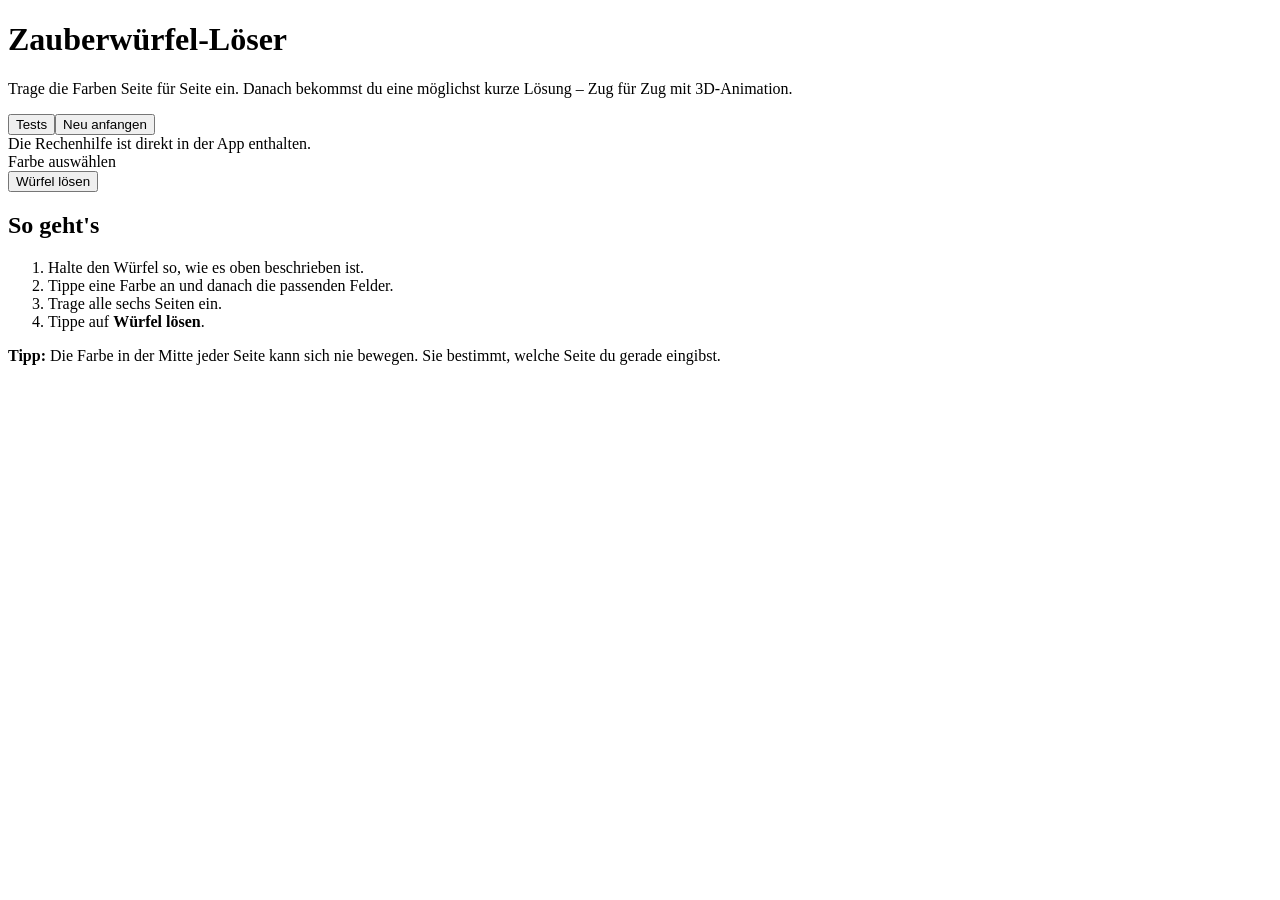
==== index.html @ f57dde2b "Add web app shell" ====
<!doctype html><html lang="de"><head><meta charset="utf-8"><meta name="viewport" content="width=device-width,initial-scale=1,viewport-fit=cover"><meta name="theme-color" content="#f5f7fb"><meta name="apple-mobile-web-app-capable" content="yes"><meta name="apple-mobile-web-app-status-bar-style" content="default"><meta name="apple-mobile-web-app-title" content="Würfel-Löser"><title>Zauberwürfel-Löser</title><link rel="manifest" href="manifest.webmanifest"><link rel="apple-touch-icon" href="icons/apple-touch-icon.png"><link rel="stylesheet" href="styles.css"></head><body><div class="app"><header><div><h1>Zauberwürfel-Löser</h1><p class="subtitle">Trage die Farben Seite für Seite ein. Danach bekommst du eine möglichst kurze Lösung – Zug für Zug mit 3D-Animation.</p></div><div class="header-actions"><button class="btn" id="toggleTestsBtn" type="button" aria-expanded="false" aria-controls="testDrawer">Tests</button><button class="btn" id="resetBtn" type="button">Neu anfangen</button></div></header><div class="status-strip" id="solverStatus" aria-live="polite">Die Rechenhilfe ist direkt in der App enthalten.</div><main id="entryView"><section class="entry-grid"><div class="panel entry-main"><div class="face-tabs" id="faceTabs"></div><div class="face-work"><div class="orientation-card"><div class="orientation-title" id="orientationTitle"></div><div class="orientation-text" id="orientationText"></div></div><div class="face-editor" id="faceEditor" aria-label="Farben der aktuellen Würfelseite eingeben"></div><div class="palette"><div class="palette-title">Farbe auswählen</div><div class="palette-grid" id="palette"></div></div><div class="count-row" id="colorCounts"></div></div><div class="entry-error" id="entryError" aria-live="assertive"></div><div class="entry-actions"><button class="btn primary" id="solveBtn" type="button">Würfel lösen</button></div></div><aside class="panel entry-side"><h2>So geht's</h2><ol><li>Halte den Würfel so, wie es oben beschrieben ist.</li><li>Tippe eine Farbe an und danach die passenden Felder.</li><li>Trage alle sechs Seiten ein.</li><li>Tippe auf <strong>Würfel lösen</strong>.</li></ol><div class="tip"><strong>Tipp:</strong> Die Farbe in der Mitte jeder Seite kann sich nie bewegen. Sie bestimmt, welche Seite du gerade eingibst.</div></aside></section></main><main id="solveView" hidden><section class="solve-layout"><div class="panel visual-panel"><div class="step-kicker" id="stepKicker"></div><div class="move-line"><span class="move-badge" id="moveBadge"></span><span id="moveDescription"></span></div><div class="cube-scene" id="cubeScene"><div class="cube3d" id="cube3d" aria-label="3D-Animation des nächsten Zugs"></div><div class="turn-arrow" id="turnArrow"></div></div><button class="btn replay-btn" id="replayAnimationBtn" type="button">Animation neu starten</button><div class="direction-card" id="directionCard"></div><div class="flat-net" id="flatNet"></div></div><div class="panel solve-panel"><div class="solution-summary" id="solutionSummary"></div><div class="solution-sequence"><div class="solution-list" id="solutionList"></div></div><div class="solve-actions"><button class="btn" id="backStepBtn" type="button">← Letzten Zug rückgängig</button><button class="btn primary" id="nextStepBtn" type="button">Diesen Zug habe ich gemacht →</button></div><button class="btn secondary-action" id="editColorsBtn" type="button">Farben ändern</button><div class="legend"><strong>Zeichen:</strong> R = rechts, L = links, U = oben, D = unten, F = vorne, B = hinten. Ohne Zeichen: im Uhrzeigersinn. <strong>'</strong>: gegen den Uhrzeigersinn. <strong>2</strong>: 180°.</div></div></section></main><aside class="test-drawer" id="testDrawer" hidden><div class="test-drawer-head"><strong>App testen</strong><button class="icon-btn" id="closeTestsBtn" type="button" aria-label="Tests schließen">×</button></div><p>Die Testwürfel prüfen Eingabe, Solver, Navigation und Fehlererkennung.</p><div class="test-buttons"><button class="btn" id="quickTestBtn" type="button">Schnelltest</button><button class="btn" id="fullTestBtn" type="button">Großer Test</button><button class="btn" id="invalidTestBtn" type="button">Fehlertest</button></div><div class="test-result" id="testResult" aria-live="polite"></div><div class="test-checklist" id="testChecklist"></div></aside></div><script src="app.js" defer></script></body></html>
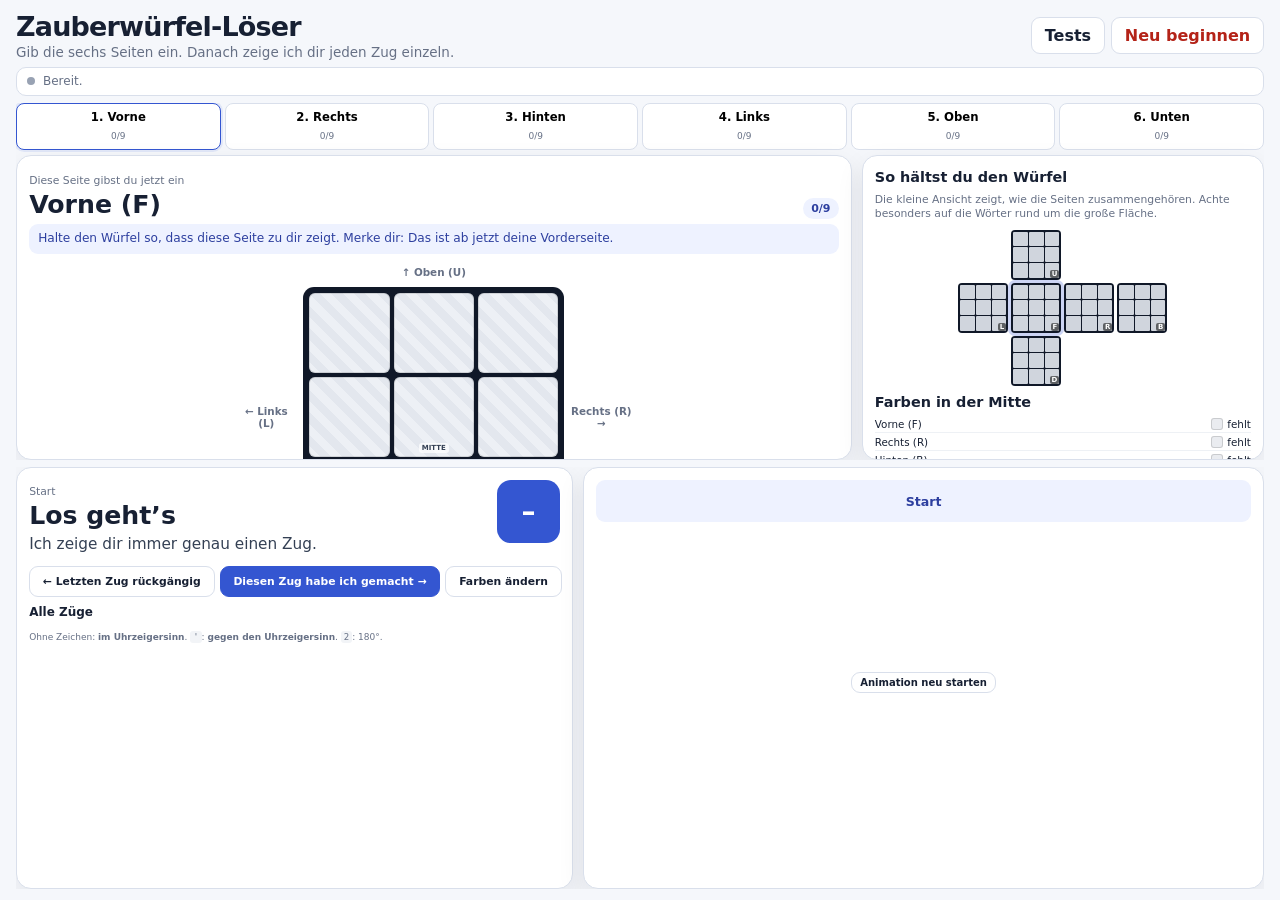
==== commit a7c53a5b: "Add files via upload" ====
--- a/index.html
+++ b/index.html
@@ -1 +1,129 @@
-<!doctype html><html lang="de"><head><meta charset="utf-8"><meta name="viewport" content="width=device-width,initial-scale=1,viewport-fit=cover"><meta name="theme-color" content="#f5f7fb"><meta name="apple-mobile-web-app-capable" content="yes"><meta name="apple-mobile-web-app-status-bar-style" content="default"><meta name="apple-mobile-web-app-title" content="Würfel-Löser"><title>Zauberwürfel-Löser</title><link rel="manifest" href="manifest.webmanifest"><link rel="apple-touch-icon" href="icons/apple-touch-icon.png"><link rel="stylesheet" href="styles.css"></head><body><div class="app"><header><div><h1>Zauberwürfel-Löser</h1><p class="subtitle">Trage die Farben Seite für Seite ein. Danach bekommst du eine möglichst kurze Lösung – Zug für Zug mit 3D-Animation.</p></div><div class="header-actions"><button class="btn" id="toggleTestsBtn" type="button" aria-expanded="false" aria-controls="testDrawer">Tests</button><button class="btn" id="resetBtn" type="button">Neu anfangen</button></div></header><div class="status-strip" id="solverStatus" aria-live="polite">Die Rechenhilfe ist direkt in der App enthalten.</div><main id="entryView"><section class="entry-grid"><div class="panel entry-main"><div class="face-tabs" id="faceTabs"></div><div class="face-work"><div class="orientation-card"><div class="orientation-title" id="orientationTitle"></div><div class="orientation-text" id="orientationText"></div></div><div class="face-editor" id="faceEditor" aria-label="Farben der aktuellen Würfelseite eingeben"></div><div class="palette"><div class="palette-title">Farbe auswählen</div><div class="palette-grid" id="palette"></div></div><div class="count-row" id="colorCounts"></div></div><div class="entry-error" id="entryError" aria-live="assertive"></div><div class="entry-actions"><button class="btn primary" id="solveBtn" type="button">Würfel lösen</button></div></div><aside class="panel entry-side"><h2>So geht's</h2><ol><li>Halte den Würfel so, wie es oben beschrieben ist.</li><li>Tippe eine Farbe an und danach die passenden Felder.</li><li>Trage alle sechs Seiten ein.</li><li>Tippe auf <strong>Würfel lösen</strong>.</li></ol><div class="tip"><strong>Tipp:</strong> Die Farbe in der Mitte jeder Seite kann sich nie bewegen. Sie bestimmt, welche Seite du gerade eingibst.</div></aside></section></main><main id="solveView" hidden><section class="solve-layout"><div class="panel visual-panel"><div class="step-kicker" id="stepKicker"></div><div class="move-line"><span class="move-badge" id="moveBadge"></span><span id="moveDescription"></span></div><div class="cube-scene" id="cubeScene"><div class="cube3d" id="cube3d" aria-label="3D-Animation des nächsten Zugs"></div><div class="turn-arrow" id="turnArrow"></div></div><button class="btn replay-btn" id="replayAnimationBtn" type="button">Animation neu starten</button><div class="direction-card" id="directionCard"></div><div class="flat-net" id="flatNet"></div></div><div class="panel solve-panel"><div class="solution-summary" id="solutionSummary"></div><div class="solution-sequence"><div class="solution-list" id="solutionList"></div></div><div class="solve-actions"><button class="btn" id="backStepBtn" type="button">← Letzten Zug rückgängig</button><button class="btn primary" id="nextStepBtn" type="button">Diesen Zug habe ich gemacht →</button></div><button class="btn secondary-action" id="editColorsBtn" type="button">Farben ändern</button><div class="legend"><strong>Zeichen:</strong> R = rechts, L = links, U = oben, D = unten, F = vorne, B = hinten. Ohne Zeichen: im Uhrzeigersinn. <strong>'</strong>: gegen den Uhrzeigersinn. <strong>2</strong>: 180°.</div></div></section></main><aside class="test-drawer" id="testDrawer" hidden><div class="test-drawer-head"><strong>App testen</strong><button class="icon-btn" id="closeTestsBtn" type="button" aria-label="Tests schließen">×</button></div><p>Die Testwürfel prüfen Eingabe, Solver, Navigation und Fehlererkennung.</p><div class="test-buttons"><button class="btn" id="quickTestBtn" type="button">Schnelltest</button><button class="btn" id="fullTestBtn" type="button">Großer Test</button><button class="btn" id="invalidTestBtn" type="button">Fehlertest</button></div><div class="test-result" id="testResult" aria-live="polite"></div><div class="test-checklist" id="testChecklist"></div></aside></div><script src="app.js" defer></script></body></html>+<!doctype html>
+<html lang="de">
+<head>
+  <meta charset="utf-8">
+  <meta name="viewport" content="width=device-width,initial-scale=1,viewport-fit=cover">
+  <meta name="theme-color" content="#f5f7fb">
+  <meta name="apple-mobile-web-app-capable" content="yes">
+  <meta name="apple-mobile-web-app-status-bar-style" content="default">
+  <meta name="apple-mobile-web-app-title" content="Zauberwürfel">
+  <meta name="description" content="Kindgerechter 3×3×3-Zauberwürfel-Löser mit Schritt-für-Schritt-3D-Animation.">
+  <title>Zauberwürfel-Löser</title>
+  <link rel="manifest" href="./manifest.webmanifest">
+  <link rel="apple-touch-icon" sizes="180x180" href="./icons/apple-touch-icon.png">
+  <link rel="icon" type="image/png" sizes="192x192" href="./icons/icon-192.png">
+  <link rel="stylesheet" href="./styles.css">
+</head>
+<body>
+<div class="app" id="app">
+  <header>
+    <div class="brand">
+      <h1>Zauberwürfel-Löser</h1>
+      <p>Gib die sechs Seiten ein. Danach zeige ich dir jeden Zug einzeln.</p>
+    </div>
+    <div class="header-actions">
+      <button class="btn" id="testsBtn" type="button">Tests</button>
+      <button class="btn danger" id="resetBtn" type="button">Neu beginnen</button>
+    </div>
+  </header>
+
+  <div class="status" role="status" aria-live="polite">
+    <span class="status-dot" id="statusDot"></span>
+    <span id="statusText">Bereit.</span>
+  </div>
+
+  <aside class="test-drawer" id="testDrawer" hidden>
+    <strong>App testen</strong>
+    <div class="test-buttons">
+      <button class="btn small" id="quickTestBtn" type="button">Schnelltest</button>
+      <button class="btn small" id="fullTestBtn" type="button">Großer Test</button>
+      <button class="btn small" id="invalidTestBtn" type="button">Fehlertest</button>
+    </div>
+    <p id="testResult" class="test-result"></p>
+  </aside>
+
+  <main id="inputView" class="view input-view">
+    <nav id="faceTabs" class="face-tabs" aria-label="Würfelseiten"></nav>
+    <div class="input-layout">
+      <section class="panel input-panel">
+        <div class="input-head">
+          <div>
+            <small>Diese Seite gibst du jetzt ein</small>
+            <h2 id="currentFaceTitle">Vorne (F)</h2>
+          </div>
+          <div class="progress-pill" id="faceProgress">0/9</div>
+        </div>
+        <p class="orientation-note" id="orientationNote"></p>
+
+        <div class="face-orientation">
+          <div class="neighbor top" id="neighborTop"></div>
+          <div class="neighbor left" id="neighborLeft"></div>
+          <div class="face-editor" id="faceEditor"></div>
+          <div class="neighbor right" id="neighborRight"></div>
+          <div class="neighbor bottom" id="neighborBottom"></div>
+        </div>
+
+        <div class="palette-title">Farbe auswählen und Kästchen antippen</div>
+        <div class="palette" id="palette"></div>
+        <div class="counts" id="colorCounts"></div>
+        <div class="validation" id="validation" aria-live="polite"></div>
+
+        <div class="nav-row">
+          <button class="btn" id="prevFaceBtn" type="button">← Zurück</button>
+          <button class="btn" id="clearFaceBtn" type="button">Seite leeren</button>
+          <button class="btn primary" id="nextFaceBtn" type="button">Weiter →</button>
+          <button class="btn primary" id="solveBtn" type="button" hidden>Würfel lösen</button>
+        </div>
+      </section>
+
+      <aside class="panel reference-panel">
+        <h3>So hältst du den Würfel</h3>
+        <p>Die kleine Ansicht zeigt, wie die Seiten zusammengehören. Achte besonders auf die Wörter rund um die große Fläche.</p>
+        <div class="reference-net" id="referenceNet"></div>
+        <h3>Farben in der Mitte</h3>
+        <div class="center-map" id="centerMap"></div>
+        <p class="hint"><strong>Tipp:</strong> Bei Hinten, Oben und Unten kann man den Würfel leicht falsch herum halten.</p>
+      </aside>
+    </div>
+  </main>
+
+  <main id="solveView" class="view solve-view" hidden>
+    <div class="solve-layout">
+      <section class="panel instruction-panel">
+        <div class="move-head">
+          <div>
+            <small id="stepCount">Start</small>
+            <h2 id="moveTitle">Los geht’s</h2>
+            <p id="moveDescription">Ich zeige dir immer genau einen Zug.</p>
+          </div>
+          <div class="move-badge" id="moveBadge">–</div>
+        </div>
+
+        <div class="controls">
+          <button class="btn" id="backStepBtn" type="button">← Letzten Zug rückgängig</button>
+          <button class="btn primary" id="nextStepBtn" type="button">Diesen Zug habe ich gemacht →</button>
+          <button class="btn" id="editBtn" type="button">Farben ändern</button>
+        </div>
+        <div class="finished" id="finishedBox">Geschafft! Jede Seite sollte jetzt nur noch eine Farbe haben.</div>
+        <div class="solution-sequence">
+          <h3>Alle Züge</h3>
+          <div class="solution-list" id="solutionList"></div>
+        </div>
+        <p class="notation">Ohne Zeichen: <strong>im Uhrzeigersinn</strong>. <code>'</code>: <strong>gegen den Uhrzeigersinn</strong>. <code>2</code>: 180°.</p>
+      </section>
+
+      <section class="panel visual-panel">
+        <div class="direction-card" id="directionCard">Start</div>
+        <div class="cube-scene" id="cubeScene">
+          <div class="cube3d" id="cube3d" aria-label="3D-Animation des nächsten Zugs"></div>
+          <div class="turn-arrow" id="turnArrow"></div>
+        </div>
+        <button class="btn replay" id="replayBtn" type="button">Animation neu starten</button>
+        <div class="flat-net" id="flatNet"></div>
+      </section>
+    </div>
+  </main>
+</div>
+<script src="./app.js" defer></script>
+</body>
+</html>
--- a/styles.css
+++ b/styles.css
@@ -0,0 +1,36 @@
+:root{
+  --bg:#f5f7fb;--panel:#fff;--text:#172033;--muted:#667085;--border:#d9dfeb;
+  --accent:#3456d1;--accent-soft:#eef2ff;--danger:#b42318;--danger-soft:#fff1f0;
+  --success:#067647;--success-soft:#ecfdf3;--shadow:0 10px 28px rgba(16,24,40,.08);
+  --app-h:100dvh;--cubie:42px;--half:21px;--step:45px;
+}
+*{box-sizing:border-box}
+html,body{margin:0;width:100%;height:var(--app-h);overflow:hidden;background:var(--bg);color:var(--text);font-family:-apple-system,BlinkMacSystemFont,"Segoe UI",system-ui,sans-serif;-webkit-text-size-adjust:100%}
+body{padding:env(safe-area-inset-top,0) env(safe-area-inset-right,0) env(safe-area-inset-bottom,0) env(safe-area-inset-left,0)}
+button{font:inherit;touch-action:manipulation;-webkit-tap-highlight-color:transparent}
+button:focus-visible{outline:3px solid rgba(52,86,209,.3);outline-offset:2px}
+.app{height:100%;max-width:1280px;margin:auto;padding:clamp(6px,1.2vh,12px) clamp(8px,1.4vw,16px);display:grid;grid-template-rows:auto auto minmax(0,1fr);gap:clamp(5px,.8vh,9px);position:relative;overflow:hidden}
+header{display:flex;align-items:center;gap:16px;min-height:0}.brand{min-width:0}.brand h1{font-size:clamp(21px,3vh,34px);margin:0 0 2px;letter-spacing:-.03em}.brand p{margin:0;color:var(--muted);font-size:clamp(11px,1.5vh,14px);white-space:nowrap;overflow:hidden;text-overflow:ellipsis}.header-actions{margin-left:auto;display:flex;gap:6px;flex:none}
+.btn{border:1px solid var(--border);background:#fff;color:var(--text);padding:clamp(6px,.9vh,9px) clamp(9px,1vw,13px);border-radius:9px;font-weight:700;cursor:pointer}.btn.primary{background:var(--accent);border-color:var(--accent);color:#fff}.btn.danger{color:var(--danger)}.btn.small{padding:6px 9px;font-size:12px}.btn:disabled{opacity:.45;cursor:not-allowed}
+.status{background:#fff;border:1px solid var(--border);border-radius:10px;padding:clamp(5px,.7vh,7px) 10px;display:flex;align-items:center;gap:8px;color:var(--muted);font-size:clamp(10px,1.35vh,12px);white-space:nowrap;overflow:hidden;text-overflow:ellipsis}.status-dot{width:8px;height:8px;border-radius:50%;background:#98a2b3;flex:none}.status-dot.ok{background:#12b76a}.status-dot.busy{background:#f79009}.status-dot.error{background:#f04438}
+.test-drawer{position:absolute;z-index:100;right:12px;top:clamp(50px,7vh,70px);width:min(520px,calc(100vw - 24px));background:#fff;border:1px solid var(--border);border-radius:13px;box-shadow:0 18px 42px rgba(16,24,40,.2);padding:12px}.test-buttons{display:flex;gap:6px;flex-wrap:wrap;margin-top:8px}.test-result{font-size:12px;color:var(--muted);margin:8px 0 0;line-height:1.35}.test-result.success{color:var(--success)}.test-result.error{color:var(--danger)}
+.view{height:100%;min-height:0;overflow:hidden}.input-view{display:grid;grid-template-rows:auto minmax(0,1fr);gap:5px}.face-tabs{display:grid;grid-template-columns:repeat(6,minmax(0,1fr));gap:4px}.face-tab{background:#fff;border:1px solid var(--border);border-radius:8px;padding:clamp(4px,.7vh,7px) 5px;text-align:center;min-width:0;cursor:pointer}.face-tab.active{border-color:var(--accent);box-shadow:0 0 0 2px rgba(52,86,209,.1)}.face-tab strong{font-size:clamp(9px,1.3vh,13px);display:block;white-space:nowrap;overflow:hidden;text-overflow:ellipsis}.face-tab small{font-size:clamp(8px,1vh,10px);color:var(--muted)}.face-tab.complete small{color:var(--success)}
+.panel{background:var(--panel);border:1px solid var(--border);border-radius:15px;box-shadow:var(--shadow);min-height:0;overflow:hidden}.input-layout{display:grid;grid-template-columns:minmax(0,1.35fr) minmax(230px,.65fr);gap:10px;height:100%;min-height:0}.input-panel,.reference-panel,.instruction-panel,.visual-panel{padding:clamp(8px,1.35vh,14px)}
+.input-head{display:flex;justify-content:space-between;align-items:end;gap:10px}.input-head small,.move-head small{color:var(--muted);font-size:clamp(9px,1.2vh,11px)}h2{font-size:clamp(19px,2.8vh,27px);margin:2px 0 0}.progress-pill{background:var(--accent-soft);color:#2d3f9f;padding:4px 8px;border-radius:999px;font-size:11px;font-weight:800}.orientation-note{background:var(--accent-soft);color:#2d3f9f;border-radius:9px;padding:clamp(5px,.8vh,8px) 9px;margin:clamp(4px,.6vh,7px) 0;font-size:clamp(10px,1.35vh,13px);line-height:1.3;white-space:nowrap;overflow:hidden;text-overflow:ellipsis}
+.face-orientation{--face-size:clamp(150px,29vh,270px);display:grid;grid-template-columns:clamp(36px,5vw,62px) var(--face-size) clamp(36px,5vw,62px);grid-template-rows:clamp(18px,2.7vh,28px) var(--face-size) clamp(18px,2.7vh,28px);gap:3px 6px;align-items:center;justify-content:center;margin:0 auto}.neighbor{text-align:center;color:var(--muted);font-weight:800;font-size:clamp(8px,1.15vh,11px)}.neighbor.top{grid-column:2}.neighbor.left{grid-column:1;grid-row:2}.neighbor.right{grid-column:3;grid-row:2}.neighbor.bottom{grid-column:2;grid-row:3}.face-editor{grid-column:2;grid-row:2;width:var(--face-size);height:var(--face-size);display:grid;grid-template-columns:repeat(3,1fr);gap:4px;background:#101828;padding:6px;border-radius:11px}.sticker{border:0;border-radius:6px;background:repeating-linear-gradient(45deg,#edf0f5,#edf0f5 8px,#e3e7ee 8px,#e3e7ee 16px);box-shadow:inset 0 0 0 1px rgba(0,0,0,.12);position:relative}.sticker.center::after{content:"MITTE";position:absolute;left:50%;bottom:4px;transform:translateX(-50%);font-size:7px;font-weight:900;background:rgba(255,255,255,.72);padding:1px 3px;border-radius:3px;color:#344054}.sticker[data-dark="1"].center::after{color:#fff;background:rgba(0,0,0,.25)}
+.palette-title{font-size:clamp(9px,1.2vh,11px);font-weight:800;margin:2px 0 4px}.palette{display:grid;grid-template-columns:repeat(7,minmax(0,1fr));gap:4px}.palette-btn{height:clamp(28px,4.2vh,37px);border:1px solid var(--border);background:#fff;border-radius:8px;display:flex;align-items:center;justify-content:center;gap:4px;font-size:clamp(8px,1.1vh,11px);font-weight:700;padding:3px}.palette-btn.active{border-color:var(--accent);box-shadow:0 0 0 2px rgba(52,86,209,.1)}.swatch{width:clamp(13px,2vh,18px);height:clamp(13px,2vh,18px);border-radius:4px;border:1px solid rgba(0,0,0,.18);flex:none}.counts{display:grid;grid-template-columns:repeat(6,minmax(0,1fr));gap:3px;margin-top:4px}.count{border:1px solid var(--border);border-radius:6px;padding:3px 4px;font-size:clamp(8px,1vh,10px);text-align:center}.count.good{background:var(--success-soft);color:var(--success);border-color:#abefc6}.count.bad{background:var(--danger-soft);color:var(--danger);border-color:#fda29b}.validation{display:none;margin-top:4px;padding:5px 8px;border-radius:7px;font-size:clamp(9px,1.15vh,11px);line-height:1.25}.validation.show{display:block}.validation.error{background:var(--danger-soft);color:var(--danger)}.validation.success{background:var(--success-soft);color:var(--success)}.nav-row{display:flex;gap:5px;margin-top:5px;justify-content:space-between}.nav-row .btn{font-size:clamp(9px,1.2vh,11px)}
+.reference-panel{display:flex;flex-direction:column;gap:8px}.reference-panel h3{font-size:clamp(12px,1.6vh,15px);margin:0}.reference-panel p{font-size:clamp(9px,1.2vh,11px);line-height:1.35;margin:0;color:var(--muted)}.reference-net{display:grid;grid-template-columns:repeat(4,clamp(36px,6vh,50px));grid-template-rows:repeat(3,clamp(36px,6vh,50px));gap:3px;justify-content:center}.mini-face{display:grid;grid-template-columns:repeat(3,1fr);gap:1px;padding:2px;background:#101828;border-radius:4px;position:relative}.mini-face.current{box-shadow:0 0 0 3px rgba(52,86,209,.25)}.mini-face span{border-radius:1px;background:#d0d5dd}.mini-label{position:absolute;right:2px;bottom:2px;background:rgba(0,0,0,.55);color:#fff;font-size:7px;padding:0 2px;border-radius:2px}.net-u{grid-column:2}.net-l{grid-column:1;grid-row:2}.net-f{grid-column:2;grid-row:2}.net-r{grid-column:3;grid-row:2}.net-b{grid-column:4;grid-row:2}.net-d{grid-column:2;grid-row:3}.center-map{display:grid;gap:3px}.center-row{display:flex;justify-content:space-between;align-items:center;border-bottom:1px solid #eef1f5;padding-bottom:2px;font-size:clamp(9px,1.15vh,11px)}.center-dot{width:12px;height:12px;border-radius:3px;border:1px solid rgba(0,0,0,.14);display:inline-block;vertical-align:-2px;margin-right:4px}.center-row.bad{color:var(--danger);font-weight:800}.hint{margin-top:auto!important}
+.solve-view{display:block}.solve-layout{display:grid;grid-template-columns:minmax(300px,.9fr) minmax(340px,1.1fr);gap:10px;height:100%;min-height:0}.instruction-panel,.visual-panel{height:100%}.move-head{display:flex;justify-content:space-between;gap:10px}.move-head p{font-size:clamp(12px,1.7vh,16px);line-height:1.35;margin:4px 0;color:#344054}.move-badge{min-width:clamp(52px,7vh,64px);height:clamp(52px,7vh,64px);border-radius:14px;background:var(--accent);color:#fff;font-size:clamp(22px,3.2vh,28px);font-weight:900;display:grid;place-items:center}.controls{display:flex;gap:5px;flex-wrap:nowrap;margin:7px 0}.controls .btn{font-size:clamp(9px,1.2vh,11px);white-space:nowrap}.finished{display:none;background:var(--success-soft);color:var(--success);border:1px solid #abefc6;border-radius:8px;padding:6px 8px;font-size:11px}.finished.show{display:block}.solution-sequence h3{font-size:12px;margin:8px 0 3px}.solution-list{display:flex;flex-wrap:wrap;gap:3px;max-height:74px;overflow:auto}.move-chip{border:1px solid var(--border);border-radius:6px;padding:3px 5px;font-size:9px;font-weight:800}.move-chip.done{background:var(--success-soft);color:var(--success)}.move-chip.current{background:var(--accent-soft);color:#2d3f9f;border-color:#8098f9}.notation{font-size:9px;color:var(--muted);line-height:1.35}.notation code{background:#f2f4f7;padding:1px 3px;border-radius:3px}
+.visual-panel{display:flex;flex-direction:column;align-items:center;overflow:hidden}.direction-card{width:100%;min-height:clamp(32px,4.8vh,42px);background:var(--accent-soft);color:#2d3f9f;border-radius:9px;font-size:clamp(10px,1.4vh,13px);font-weight:900;display:grid;place-items:center;text-align:center;padding:4px 8px}.direction-card.done{background:var(--success-soft);color:var(--success)}.cube-scene{width:100%;flex:1;min-height:150px;position:relative;display:grid;place-items:center;perspective:900px;-webkit-perspective:900px}.cube3d{width:0;height:0;position:relative;transform-style:preserve-3d;-webkit-transform-style:preserve-3d;transition:transform .34s cubic-bezier(.22,.7,.16,1)}.cubie-layer{position:absolute;width:0;height:0;transform-style:preserve-3d;-webkit-transform-style:preserve-3d;transform-origin:0 0 0}.cubie{position:absolute;left:0;top:0;width:var(--cubie);height:var(--cubie);margin-left:calc(var(--half)*-1);margin-top:calc(var(--half)*-1);transform-style:preserve-3d;-webkit-transform-style:preserve-3d}.cubie-side{position:absolute;inset:0;background:#111827;border:1px solid #05070c;border-radius:3px;display:grid;place-items:center;backface-visibility:hidden;-webkit-backface-visibility:hidden}.sticker3d{position:absolute;inset:3px;border-radius:4px;border:1px solid rgba(0,0,0,.22);box-shadow:inset 0 1px 0 rgba(255,255,255,.25)}.side-front{transform:translateZ(var(--half))}.side-back{transform:rotateY(180deg) translateZ(var(--half))}.side-right{transform:rotateY(90deg) translateZ(var(--half))}.side-left{transform:rotateY(-90deg) translateZ(var(--half))}.side-up{transform:rotateX(90deg) translateZ(var(--half))}.side-down{transform:rotateX(-90deg) translateZ(var(--half))}.replay{padding:4px 8px;font-size:10px}.turn-arrow{position:absolute;left:50%;top:50%;translate:-50% -50%;width:clamp(64px,9vh,82px);height:clamp(64px,9vh,82px);border-radius:50%;border:5px solid rgba(52,86,209,.85);border-left-color:transparent;display:none;pointer-events:none}.turn-arrow.show{display:block;animation:pulse 1.2s ease-in-out infinite}.turn-arrow.ccw{transform:scaleX(-1)}.turn-arrow.half{border-left-color:rgba(52,86,209,.85)}.turn-arrow.half::after{content:"180°";position:absolute;inset:0;display:grid;place-items:center;color:var(--accent);font-weight:900}.turn-arrow.ccw.show{animation:pulseccw 1.2s ease-in-out infinite}@keyframes pulse{50%{transform:scale(1.05)}}@keyframes pulseccw{50%{transform:scaleX(-1) scale(1.05)}}.flat-net{display:grid;grid-template-columns:repeat(4,clamp(42px,6.5vh,58px));grid-template-rows:repeat(3,clamp(42px,6.5vh,58px));gap:3px;margin-top:3px}.flat-face{display:grid;grid-template-columns:repeat(3,1fr);gap:1px;padding:2px;background:#101828;border-radius:4px;position:relative}.flat-face span{border-radius:1px}.flat-face.current{box-shadow:0 0 0 3px rgba(52,86,209,.28)}.flat-label{position:absolute;right:2px;bottom:2px;color:#fff;background:rgba(0,0,0,.55);font-size:7px;padding:0 2px;border-radius:2px}
+@media(max-width:920px){.reference-panel{display:none}.input-layout{grid-template-columns:1fr}}
+@media(max-width:760px){.brand p{display:none}.app{padding:6px 7px}.face-tabs{gap:2px}.face-tab{padding:4px 2px}.face-tab small{display:none}.palette{grid-template-columns:repeat(4,minmax(0,1fr))}.solve-layout{grid-template-columns:1fr;grid-template-rows:minmax(210px,.95fr) minmax(210px,1.05fr);gap:5px}.visual-panel{grid-row:1}.instruction-panel{grid-row:2}.flat-net,.solution-sequence,.notation{display:none}.face-orientation{--face-size:clamp(155px,28vh,230px);grid-template-columns:34px var(--face-size) 34px}.counts .count{padding:2px}.nav-row{gap:3px}.nav-row .btn{padding:5px 6px}}
+@media(max-height:700px){.brand p{display:none}.flat-net{display:none}.reference-panel .hint{display:none}.orientation-note{padding:4px 7px}.face-orientation{--face-size:clamp(130px,26vh,195px)}.solution-sequence,.notation{display:none}}
+@media(max-height:540px) and (orientation:landscape){.status{display:none}.app{grid-template-rows:auto minmax(0,1fr);gap:3px}.reference-panel{display:none}.input-layout{grid-template-columns:1fr}.counts,.palette-title{display:none}.face-orientation{--face-size:clamp(120px,37vh,165px)}.solve-layout{grid-template-columns:minmax(270px,.9fr) minmax(300px,1.1fr);grid-template-rows:1fr}.instruction-panel{grid-column:1;grid-row:1}.visual-panel{grid-column:2;grid-row:1}.move-head p{font-size:10px}.controls .btn{padding:4px 6px;font-size:9px}}
+@media(max-width:430px){.brand h1{font-size:18px}.header-actions .btn{padding:5px 6px;font-size:9px}.status{font-size:9px}.face-tab strong{font-size:8px}.face-orientation{--face-size:clamp(150px,27vh,210px);grid-template-columns:30px var(--face-size) 30px}.neighbor{font-size:7px}.palette-btn{font-size:8px}.nav-row .btn{font-size:8px}.move-head p{font-size:10px}.controls .btn{font-size:8px;padding:5px}}
+body.tight .reference-panel{display:none}
+body.tight .input-layout{grid-template-columns:1fr}
+body.tight .counts,body.tight .palette-title{display:none}
+body.tight .face-orientation{--face-size:clamp(120px,24vh,175px)}
+body.tight .solution-sequence,body.tight .notation,body.tight .flat-net{display:none}
+body.tight .orientation-note{padding:4px 7px;margin:2px 0;font-size:9px}
+body.tight .controls{margin:3px 0}
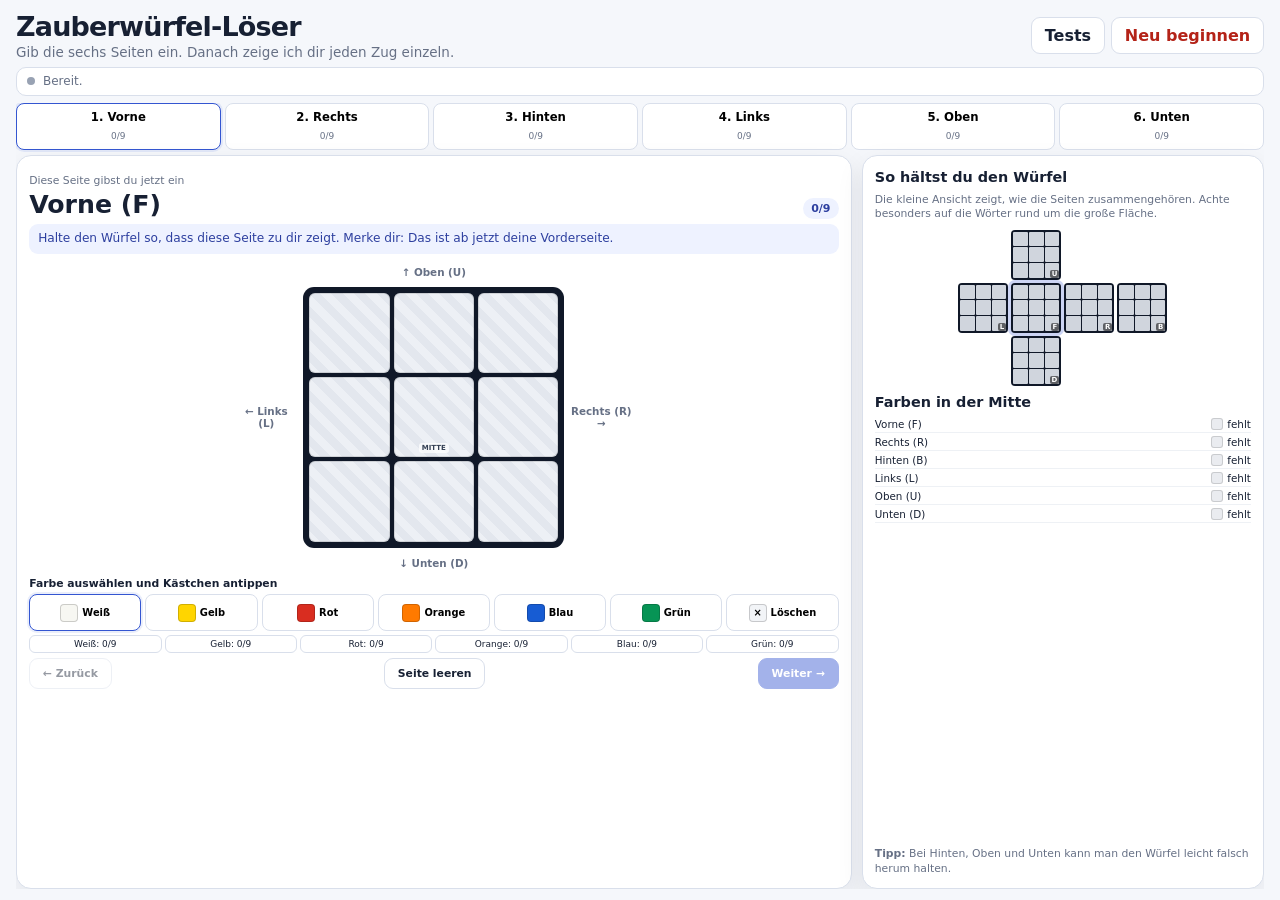
==== commit 27b9c167: "Fix Safari hidden views and refresh cached assets" ====
--- a/index.html
+++ b/index.html
@@ -12,7 +12,21 @@
   <link rel="manifest" href="./manifest.webmanifest">
   <link rel="apple-touch-icon" sizes="180x180" href="./icons/apple-touch-icon.png">
   <link rel="icon" type="image/png" sizes="192x192" href="./icons/icon-192.png">
-  <link rel="stylesheet" href="./styles.css">
+  <link rel="stylesheet" href="./styles.css?v=20260913-2">
+  <style>
+    /* Safari must never let component display rules override the HTML hidden state. */
+    [hidden]{display:none!important}
+    @media(max-width:430px) and (orientation:portrait){
+      .app{padding:4px 7px;gap:4px}
+      header{min-height:38px}
+      .status{padding:4px 9px}
+      .input-panel{padding:8px}
+      .orientation-note{margin:3px 0;padding:5px 8px}
+      .face-orientation{--face-size:clamp(145px,25dvh,205px)}
+      .palette-btn{height:clamp(27px,3.8vh,33px)}
+      .nav-row{margin-top:3px}
+    }
+  </style>
 </head>
 <body>
 <div class="app" id="app">
@@ -124,6 +138,6 @@
     </div>
   </main>
 </div>
-<script src="./app.js" defer></script>
+<script src="./app.js?v=20260913-2" defer></script>
 </body>
-</html>
+</html>
--- a/styles.css
+++ b/styles.css
@@ -25,7 +25,21 @@
 @media(max-width:920px){.reference-panel{display:none}.input-layout{grid-template-columns:1fr}}
 @media(max-width:760px){.brand p{display:none}.app{padding:6px 7px}.face-tabs{gap:2px}.face-tab{padding:4px 2px}.face-tab small{display:none}.palette{grid-template-columns:repeat(4,minmax(0,1fr))}.solve-layout{grid-template-columns:1fr;grid-template-rows:minmax(210px,.95fr) minmax(210px,1.05fr);gap:5px}.visual-panel{grid-row:1}.instruction-panel{grid-row:2}.flat-net,.solution-sequence,.notation{display:none}.face-orientation{--face-size:clamp(155px,28vh,230px);grid-template-columns:34px var(--face-size) 34px}.counts .count{padding:2px}.nav-row{gap:3px}.nav-row .btn{padding:5px 6px}}
 @media(max-height:700px){.brand p{display:none}.flat-net{display:none}.reference-panel .hint{display:none}.orientation-note{padding:4px 7px}.face-orientation{--face-size:clamp(130px,26vh,195px)}.solution-sequence,.notation{display:none}}
-@media(max-height:540px) and (orientation:landscape){.status{display:none}.app{grid-template-rows:auto minmax(0,1fr);gap:3px}.reference-panel{display:none}.input-layout{grid-template-columns:1fr}.counts,.palette-title{display:none}.face-orientation{--face-size:clamp(120px,37vh,165px)}.solve-layout{grid-template-columns:minmax(270px,.9fr) minmax(300px,1.1fr);grid-template-rows:1fr}.instruction-panel{grid-column:1;grid-row:1}.visual-panel{grid-column:2;grid-row:1}.move-head p{font-size:10px}.controls .btn{padding:4px 6px;font-size:9px}}
+@media(max-height:540px) and (orientation:landscape){
+  .status{display:none}
+  .app{grid-template-rows:auto minmax(0,1fr);gap:3px;padding:4px 7px}
+  header{min-height:34px}.brand h1{font-size:18px}.header-actions .btn{padding:4px 7px;font-size:9px}
+  .reference-panel{display:none}.input-layout{grid-template-columns:1fr}
+  .face-tabs{gap:2px}.face-tab{padding:2px}.face-tab small{display:none}.face-tab strong{font-size:8px}
+  .input-panel{display:grid;grid-template-columns:minmax(230px,.9fr) minmax(300px,1.1fr);grid-template-rows:auto auto minmax(0,1fr) auto auto;gap:2px 10px;padding:5px 8px}
+  .input-head{grid-column:1/-1;grid-row:1;align-items:center}.input-head small{display:none}.input-head h2{font-size:16px;margin:0}.progress-pill{padding:2px 6px;font-size:9px}
+  .orientation-note{grid-column:1/-1;grid-row:2;margin:0;padding:3px 6px;font-size:9px;line-height:1.15}
+  .face-orientation{grid-column:1;grid-row:3/6;align-self:center;--face-size:clamp(108px,31vh,132px);grid-template-columns:28px var(--face-size) 28px;grid-template-rows:14px var(--face-size) 14px;gap:2px 4px;margin:0 auto}.neighbor{font-size:7px}.face-editor{padding:4px;gap:3px}
+  .counts,.palette-title{display:none}.palette{grid-column:2;grid-row:3;grid-template-columns:repeat(4,minmax(0,1fr));align-self:start;gap:3px}.palette-btn{height:25px;padding:2px;font-size:8px}.swatch{width:12px;height:12px}
+  .validation{grid-column:2;grid-row:4;margin:2px 0 0;padding:3px 5px;font-size:8px;line-height:1.15}
+  .nav-row{grid-column:2;grid-row:5;align-self:end;margin:2px 0 0;justify-content:flex-end;gap:3px}.nav-row .btn{padding:4px 6px;font-size:8px}
+  .solve-layout{grid-template-columns:minmax(270px,.9fr) minmax(300px,1.1fr);grid-template-rows:1fr}.instruction-panel{grid-column:1;grid-row:1}.visual-panel{grid-column:2;grid-row:1}.move-head p{font-size:10px}.controls .btn{padding:4px 6px;font-size:9px}
+}
 @media(max-width:430px){.brand h1{font-size:18px}.header-actions .btn{padding:5px 6px;font-size:9px}.status{font-size:9px}.face-tab strong{font-size:8px}.face-orientation{--face-size:clamp(150px,27vh,210px);grid-template-columns:30px var(--face-size) 30px}.neighbor{font-size:7px}.palette-btn{font-size:8px}.nav-row .btn{font-size:8px}.move-head p{font-size:10px}.controls .btn{font-size:8px;padding:5px}}
 body.tight .reference-panel{display:none}
 body.tight .input-layout{grid-template-columns:1fr}
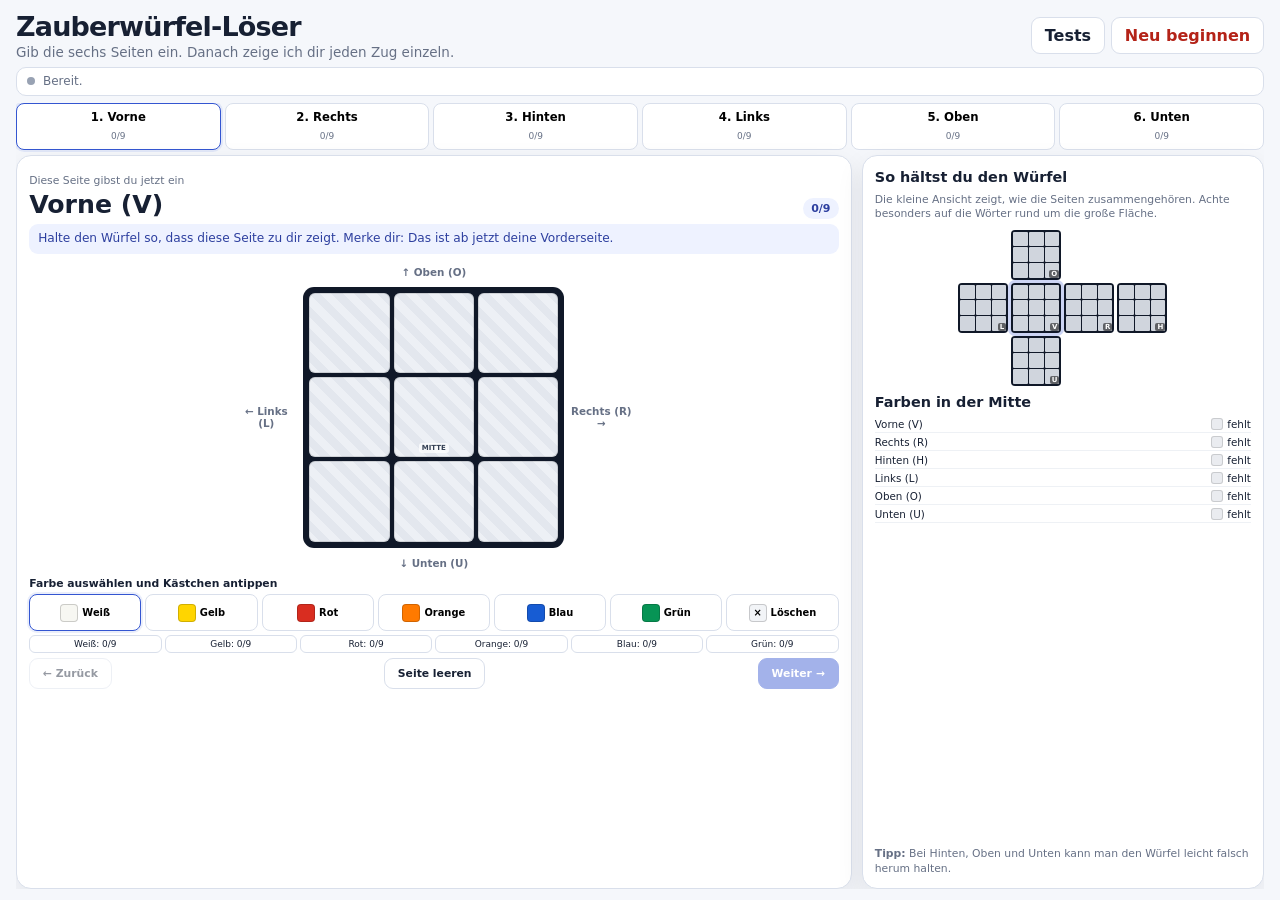
==== commit ab2f1c35: "Use German face labels in UI" ====
--- a/index.html
+++ b/index.html
@@ -63,7 +63,7 @@
         <div class="input-head">
           <div>
             <small>Diese Seite gibst du jetzt ein</small>
-            <h2 id="currentFaceTitle">Vorne (F)</h2>
+            <h2 id="currentFaceTitle">Vorne (V)</h2>
           </div>
           <div class="progress-pill" id="faceProgress">0/9</div>
         </div>
@@ -123,7 +123,7 @@
           <h3>Alle Züge</h3>
           <div class="solution-list" id="solutionList"></div>
         </div>
-        <p class="notation">Ohne Zeichen: <strong>im Uhrzeigersinn</strong>. <code>'</code>: <strong>gegen den Uhrzeigersinn</strong>. <code>2</code>: 180°.</p>
+        <p class="notation"><strong>Seiten:</strong> V = Vorne, H = Hinten, O = Oben, U = Unten, L = Links, R = Rechts. Ohne Zeichen: <strong>im Uhrzeigersinn</strong>. <code>'</code>: <strong>gegen den Uhrzeigersinn</strong>. <code>2</code>: 180°.</p>
       </section>
 
       <section class="panel visual-panel">
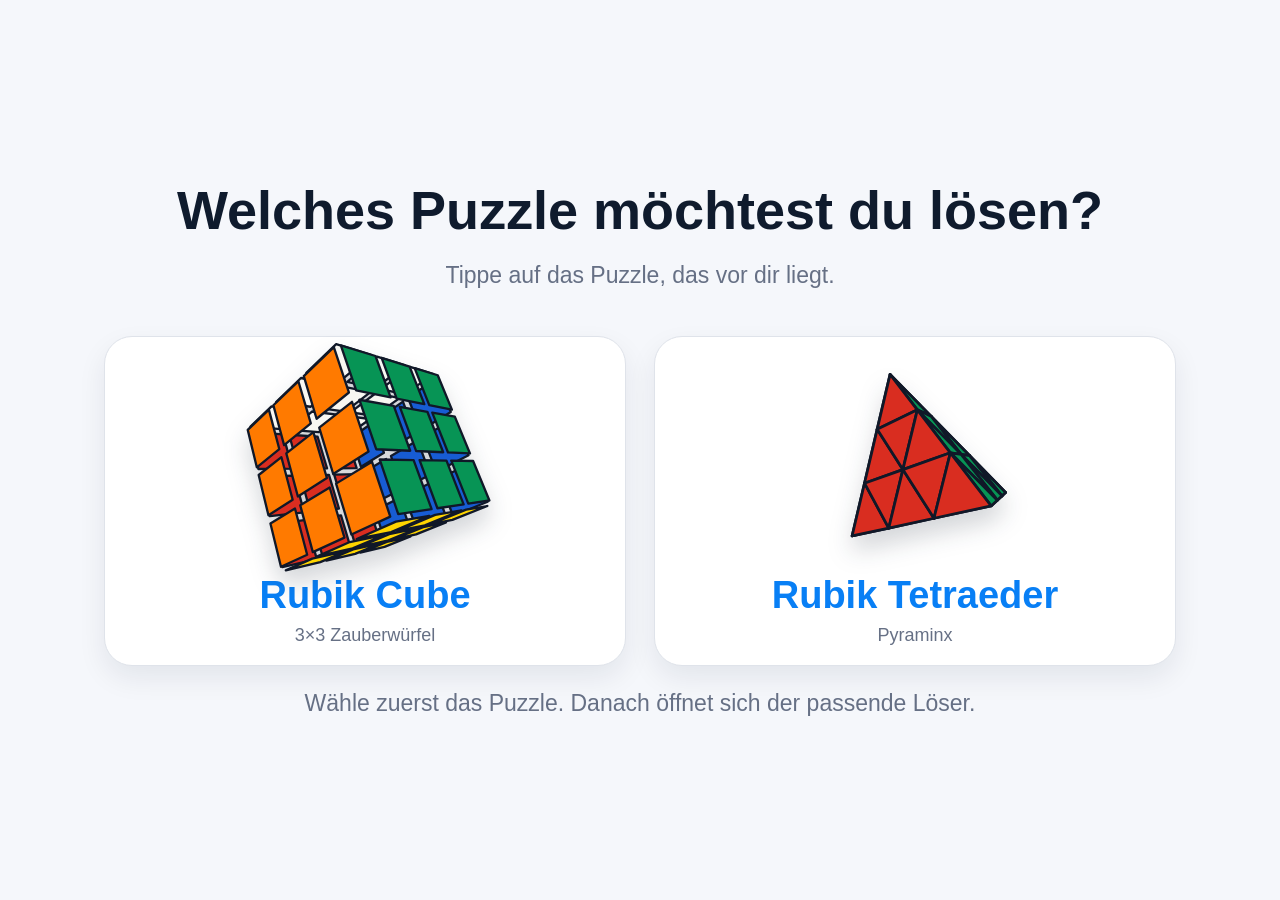
==== commit 304719f2: "Integrate responsive Cube and Tetraeder app" ====
--- a/index.html
+++ b/index.html
@@ -6,138 +6,67 @@
   <meta name="theme-color" content="#f5f7fb">
   <meta name="apple-mobile-web-app-capable" content="yes">
   <meta name="apple-mobile-web-app-status-bar-style" content="default">
-  <meta name="apple-mobile-web-app-title" content="Zauberwürfel">
-  <meta name="description" content="Kindgerechter 3×3×3-Zauberwürfel-Löser mit Schritt-für-Schritt-3D-Animation.">
-  <title>Zauberwürfel-Löser</title>
+  <meta name="apple-mobile-web-app-title" content="Zauberpuzzle">
+  <meta name="description" content="Kindgerechter Löser für 3×3 Rubik Cube und Rubik Tetraeder (Pyraminx).">
+  <title>Zauberpuzzle-Löser</title>
   <link rel="manifest" href="./manifest.webmanifest">
   <link rel="apple-touch-icon" sizes="180x180" href="./icons/apple-touch-icon.png">
   <link rel="icon" type="image/png" sizes="192x192" href="./icons/icon-192.png">
-  <link rel="stylesheet" href="./styles.css?v=20260913-2">
-  <style>
-    /* Safari must never let component display rules override the HTML hidden state. */
-    [hidden]{display:none!important}
-    @media(max-width:430px) and (orientation:portrait){
-      .app{padding:4px 7px;gap:4px}
-      header{min-height:38px}
-      .status{padding:4px 9px}
-      .input-panel{padding:8px}
-      .orientation-note{margin:3px 0;padding:5px 8px}
-      .face-orientation{--face-size:clamp(145px,25dvh,205px)}
-      .palette-btn{height:clamp(27px,3.8vh,33px)}
-      .nav-row{margin-top:3px}
-    }
-  </style>
+  <link rel="stylesheet" href="./styles.css?v=20260918-1">
+  <link rel="stylesheet" href="./features.css?v=20260918-1">
+  <link rel="stylesheet" href="./tetra-visuals.css?v=20260918-1">
+  <style>[hidden]{display:none!important}</style>
 </head>
 <body>
-<div class="app" id="app">
-  <header>
-    <div class="brand">
-      <h1>Zauberwürfel-Löser</h1>
-      <p>Gib die sechs Seiten ein. Danach zeige ich dir jeden Zug einzeln.</p>
+<div class="app">
+  <section class="chooser" id="chooser">
+    <div class="chooser-head"><h1>Welches Puzzle möchtest du lösen?</h1><p>Tippe auf das Puzzle, das vor dir liegt.</p></div>
+    <div class="puzzle-grid">
+      <button class="puzzle-card" id="chooseCube" type="button" aria-label="Rubik Cube auswählen"><span class="preview-stage"><svg id="cubePreview" class="object-preview" viewBox="0 0 240 190" aria-hidden="true"></svg></span><strong>Rubik Cube</strong><small>3×3 Zauberwürfel</small></button>
+      <button class="puzzle-card" id="choosePyra" type="button" aria-label="Rubik Tetraeder auswählen"><span class="preview-stage"><svg id="tetraPreview" class="object-preview" viewBox="0 0 240 190" aria-hidden="true"></svg></span><strong>Rubik Tetraeder</strong><small>Pyraminx</small></button>
     </div>
-    <div class="header-actions">
-      <button class="btn" id="testsBtn" type="button">Tests</button>
-      <button class="btn danger" id="resetBtn" type="button">Neu beginnen</button>
-    </div>
-  </header>
+    <p class="chooser-note">Wähle zuerst das Puzzle. Danach öffnet sich der passende Löser.</p>
+  </section>
 
-  <div class="status" role="status" aria-live="polite">
-    <span class="status-dot" id="statusDot"></span>
-    <span id="statusText">Bereit.</span>
-  </div>
+  <section class="pyra-app" id="pyraApp" hidden>
+    <header>
+      <div class="brand"><h1>Rubik Tetraeder lösen</h1><p>Gib die vier Dreiecksflächen ein. Danach führe ich dich Zug für Zug.</p></div>
+      <div class="header-actions"><button class="btn" id="testsBtn" type="button">Tests</button><button class="btn" id="backHome" type="button">Puzzle wählen</button><button class="btn danger" id="resetBtn" type="button">Neu beginnen</button></div>
+    </header>
+    <div class="status" role="status" aria-live="polite"><span class="status-dot" id="statusDot"></span><span id="statusText">Bereit.</span></div>
+    <aside class="test-drawer" id="testDrawer" hidden><strong>App testen</strong><div class="test-buttons"><button class="btn small" id="quickTestBtn" type="button">Schnelltest</button><button class="btn small" id="fullTestBtn" type="button">Großer Test</button><button class="btn small" id="invalidTestBtn" type="button">Fehlertest</button></div><p id="testResult" class="test-result"></p></aside>
 
-  <aside class="test-drawer" id="testDrawer" hidden>
-    <strong>App testen</strong>
-    <div class="test-buttons">
-      <button class="btn small" id="quickTestBtn" type="button">Schnelltest</button>
-      <button class="btn small" id="fullTestBtn" type="button">Großer Test</button>
-      <button class="btn small" id="invalidTestBtn" type="button">Fehlertest</button>
-    </div>
-    <p id="testResult" class="test-result"></p>
-  </aside>
+    <main id="inputView" class="input-view">
+      <nav class="face-tabs" id="faceTabs" aria-label="Tetraederflächen"></nav>
+      <div class="layout">
+        <section class="panel input-panel">
+          <div class="input-head"><div><small>Diese Fläche gibst du jetzt ein</small><h2 id="faceTitle">Vorne (V)</h2></div><div class="progress" id="faceProgress">0/9</div></div>
+          <p class="orientation" id="orientationText"></p>
+          <div class="triangle-editor-wrap" id="triangleEditorWrap">
+            <span class="triangle-orientation-label top" id="triangleTopLabel" aria-hidden="true"></span>
+            <svg id="triangleEditor" class="triangle-editor" viewBox="0 0 346.41 300" role="group" aria-label="Tetraederfläche"></svg>
+            <span class="triangle-orientation-label bottom" id="triangleBottomLabel" aria-hidden="true"></span>
+          </div>
+          <div class="palette-title">Farbe auswählen und Dreieck antippen</div><div class="palette" id="palette"></div><div class="counts" id="counts"></div><div class="validation" id="validation" aria-live="polite"></div>
+          <div class="nav-row"><button class="btn" id="prevFace" type="button">← Zurück</button><button class="btn" id="clearFace" type="button">Fläche leeren</button><button class="btn primary" id="nextFace" type="button">Weiter →</button><button class="btn primary" id="solveBtn" type="button" hidden>Tetraeder lösen</button></div>
+        </section>
+        <aside class="panel help-panel"><h3>So hältst du den Tetraeder</h3><svg id="holdPreview" class="hold-preview" viewBox="0 0 240 190" aria-hidden="true"></svg><p id="holdHelp"></p><p class="small-note"><strong>Tests:</strong> Schnelltest, Großer Test und Fehlertest prüfen Hauptkörper, kleine Spitzen und die Erkennung unmöglicher Zustände.</p></aside>
+      </div>
+    </main>
 
-  <main id="inputView" class="view input-view">
-    <nav id="faceTabs" class="face-tabs" aria-label="Würfelseiten"></nav>
-    <div class="input-layout">
-      <section class="panel input-panel">
-        <div class="input-head">
-          <div>
-            <small>Diese Seite gibst du jetzt ein</small>
-            <h2 id="currentFaceTitle">Vorne (V)</h2>
-          </div>
-          <div class="progress-pill" id="faceProgress">0/9</div>
-        </div>
-        <p class="orientation-note" id="orientationNote"></p>
-
-        <div class="face-orientation">
-          <div class="neighbor top" id="neighborTop"></div>
-          <div class="neighbor left" id="neighborLeft"></div>
-          <div class="face-editor" id="faceEditor"></div>
-          <div class="neighbor right" id="neighborRight"></div>
-          <div class="neighbor bottom" id="neighborBottom"></div>
-        </div>
-
-        <div class="palette-title">Farbe auswählen und Kästchen antippen</div>
-        <div class="palette" id="palette"></div>
-        <div class="counts" id="colorCounts"></div>
-        <div class="validation" id="validation" aria-live="polite"></div>
-
-        <div class="nav-row">
-          <button class="btn" id="prevFaceBtn" type="button">← Zurück</button>
-          <button class="btn" id="clearFaceBtn" type="button">Seite leeren</button>
-          <button class="btn primary" id="nextFaceBtn" type="button">Weiter →</button>
-          <button class="btn primary" id="solveBtn" type="button" hidden>Würfel lösen</button>
-        </div>
-      </section>
-
-      <aside class="panel reference-panel">
-        <h3>So hältst du den Würfel</h3>
-        <p>Die kleine Ansicht zeigt, wie die Seiten zusammengehören. Achte besonders auf die Wörter rund um die große Fläche.</p>
-        <div class="reference-net" id="referenceNet"></div>
-        <h3>Farben in der Mitte</h3>
-        <div class="center-map" id="centerMap"></div>
-        <p class="hint"><strong>Tipp:</strong> Bei Hinten, Oben und Unten kann man den Würfel leicht falsch herum halten.</p>
-      </aside>
-    </div>
-  </main>
-
-  <main id="solveView" class="view solve-view" hidden>
-    <div class="solve-layout">
-      <section class="panel instruction-panel">
-        <div class="move-head">
-          <div>
-            <small id="stepCount">Start</small>
-            <h2 id="moveTitle">Los geht’s</h2>
-            <p id="moveDescription">Ich zeige dir immer genau einen Zug.</p>
-          </div>
-          <div class="move-badge" id="moveBadge">–</div>
-        </div>
-
-        <div class="controls">
-          <button class="btn" id="backStepBtn" type="button">← Letzten Zug rückgängig</button>
-          <button class="btn primary" id="nextStepBtn" type="button">Diesen Zug habe ich gemacht →</button>
-          <button class="btn" id="editBtn" type="button">Farben ändern</button>
-        </div>
-        <div class="finished" id="finishedBox">Geschafft! Jede Seite sollte jetzt nur noch eine Farbe haben.</div>
-        <div class="solution-sequence">
-          <h3>Alle Züge</h3>
-          <div class="solution-list" id="solutionList"></div>
-        </div>
-        <p class="notation"><strong>Seiten:</strong> V = Vorne, H = Hinten, O = Oben, U = Unten, L = Links, R = Rechts. Ohne Zeichen: <strong>im Uhrzeigersinn</strong>. <code>'</code>: <strong>gegen den Uhrzeigersinn</strong>. <code>2</code>: 180°.</p>
-      </section>
-
-      <section class="panel visual-panel">
-        <div class="direction-card" id="directionCard">Start</div>
-        <div class="cube-scene" id="cubeScene">
-          <div class="cube3d" id="cube3d" aria-label="3D-Animation des nächsten Zugs"></div>
-          <div class="turn-arrow" id="turnArrow"></div>
-        </div>
-        <button class="btn replay" id="replayBtn" type="button">Animation neu starten</button>
-        <div class="flat-net" id="flatNet"></div>
-      </section>
-    </div>
-  </main>
+    <main id="solveView" class="solve-view" hidden>
+      <div class="solve-layout">
+        <section class="panel instruction-panel"><small id="stepCount">Start</small><h2 id="moveTitle">Los geht's</h2><p id="moveDescription"></p><div class="move-badge" id="moveBadge">–</div><div class="controls"><button class="btn" id="backStep" type="button">← Letzten Zug zurück</button><button class="btn primary" id="nextStep" type="button">Diesen Zug habe ich gemacht →</button><button class="btn" id="editBtn" type="button">Farben ändern</button></div><div class="solution-list" id="solutionList"></div></section>
+        <section class="panel visual-panel"><div class="direction-card" id="directionCard">Start</div><div class="solve-preview-frame"><svg id="solvePreview" class="solve-preview" viewBox="0 0 300 230" aria-label="3D-Ansicht des Tetraeders"></svg></div><button class="btn" id="replayBtn" type="button">Animation neu starten</button><div class="flat-pyra" id="flatPyra"></div></section>
+      </div>
+    </main>
+  </section>
 </div>
-<script src="./app.js?v=20260913-2" defer></script>
+<script src="./tetra-core.js?v=20260918-1"></script>
+<div hidden aria-hidden="true"><button id="knownTest" type="button"></button><button id="solvedTest" type="button"></button><button id="invalidTest" type="button"></button></div>
+<script src="./app.js?v=20260918-1" defer></script>
+<script src="./release-fixes.js?v=20260918-1" defer></script>
+<script src="./features.js?v=20260918-1" defer></script>
+<script src="./tetra-visuals.js?v=20260918-1" defer></script>
 </body>
-</html>+</html>
--- a/styles.css
+++ b/styles.css
@@ -1,50 +1,6 @@
-:root{
-  --bg:#f5f7fb;--panel:#fff;--text:#172033;--muted:#667085;--border:#d9dfeb;
-  --accent:#3456d1;--accent-soft:#eef2ff;--danger:#b42318;--danger-soft:#fff1f0;
-  --success:#067647;--success-soft:#ecfdf3;--shadow:0 10px 28px rgba(16,24,40,.08);
-  --app-h:100dvh;--cubie:42px;--half:21px;--step:45px;
-}
-*{box-sizing:border-box}
-html,body{margin:0;width:100%;height:var(--app-h);overflow:hidden;background:var(--bg);color:var(--text);font-family:-apple-system,BlinkMacSystemFont,"Segoe UI",system-ui,sans-serif;-webkit-text-size-adjust:100%}
-body{padding:env(safe-area-inset-top,0) env(safe-area-inset-right,0) env(safe-area-inset-bottom,0) env(safe-area-inset-left,0)}
-button{font:inherit;touch-action:manipulation;-webkit-tap-highlight-color:transparent}
-button:focus-visible{outline:3px solid rgba(52,86,209,.3);outline-offset:2px}
-.app{height:100%;max-width:1280px;margin:auto;padding:clamp(6px,1.2vh,12px) clamp(8px,1.4vw,16px);display:grid;grid-template-rows:auto auto minmax(0,1fr);gap:clamp(5px,.8vh,9px);position:relative;overflow:hidden}
-header{display:flex;align-items:center;gap:16px;min-height:0}.brand{min-width:0}.brand h1{font-size:clamp(21px,3vh,34px);margin:0 0 2px;letter-spacing:-.03em}.brand p{margin:0;color:var(--muted);font-size:clamp(11px,1.5vh,14px);white-space:nowrap;overflow:hidden;text-overflow:ellipsis}.header-actions{margin-left:auto;display:flex;gap:6px;flex:none}
-.btn{border:1px solid var(--border);background:#fff;color:var(--text);padding:clamp(6px,.9vh,9px) clamp(9px,1vw,13px);border-radius:9px;font-weight:700;cursor:pointer}.btn.primary{background:var(--accent);border-color:var(--accent);color:#fff}.btn.danger{color:var(--danger)}.btn.small{padding:6px 9px;font-size:12px}.btn:disabled{opacity:.45;cursor:not-allowed}
-.status{background:#fff;border:1px solid var(--border);border-radius:10px;padding:clamp(5px,.7vh,7px) 10px;display:flex;align-items:center;gap:8px;color:var(--muted);font-size:clamp(10px,1.35vh,12px);white-space:nowrap;overflow:hidden;text-overflow:ellipsis}.status-dot{width:8px;height:8px;border-radius:50%;background:#98a2b3;flex:none}.status-dot.ok{background:#12b76a}.status-dot.busy{background:#f79009}.status-dot.error{background:#f04438}
-.test-drawer{position:absolute;z-index:100;right:12px;top:clamp(50px,7vh,70px);width:min(520px,calc(100vw - 24px));background:#fff;border:1px solid var(--border);border-radius:13px;box-shadow:0 18px 42px rgba(16,24,40,.2);padding:12px}.test-buttons{display:flex;gap:6px;flex-wrap:wrap;margin-top:8px}.test-result{font-size:12px;color:var(--muted);margin:8px 0 0;line-height:1.35}.test-result.success{color:var(--success)}.test-result.error{color:var(--danger)}
-.view{height:100%;min-height:0;overflow:hidden}.input-view{display:grid;grid-template-rows:auto minmax(0,1fr);gap:5px}.face-tabs{display:grid;grid-template-columns:repeat(6,minmax(0,1fr));gap:4px}.face-tab{background:#fff;border:1px solid var(--border);border-radius:8px;padding:clamp(4px,.7vh,7px) 5px;text-align:center;min-width:0;cursor:pointer}.face-tab.active{border-color:var(--accent);box-shadow:0 0 0 2px rgba(52,86,209,.1)}.face-tab strong{font-size:clamp(9px,1.3vh,13px);display:block;white-space:nowrap;overflow:hidden;text-overflow:ellipsis}.face-tab small{font-size:clamp(8px,1vh,10px);color:var(--muted)}.face-tab.complete small{color:var(--success)}
-.panel{background:var(--panel);border:1px solid var(--border);border-radius:15px;box-shadow:var(--shadow);min-height:0;overflow:hidden}.input-layout{display:grid;grid-template-columns:minmax(0,1.35fr) minmax(230px,.65fr);gap:10px;height:100%;min-height:0}.input-panel,.reference-panel,.instruction-panel,.visual-panel{padding:clamp(8px,1.35vh,14px)}
-.input-head{display:flex;justify-content:space-between;align-items:end;gap:10px}.input-head small,.move-head small{color:var(--muted);font-size:clamp(9px,1.2vh,11px)}h2{font-size:clamp(19px,2.8vh,27px);margin:2px 0 0}.progress-pill{background:var(--accent-soft);color:#2d3f9f;padding:4px 8px;border-radius:999px;font-size:11px;font-weight:800}.orientation-note{background:var(--accent-soft);color:#2d3f9f;border-radius:9px;padding:clamp(5px,.8vh,8px) 9px;margin:clamp(4px,.6vh,7px) 0;font-size:clamp(10px,1.35vh,13px);line-height:1.3;white-space:nowrap;overflow:hidden;text-overflow:ellipsis}
-.face-orientation{--face-size:clamp(150px,29vh,270px);display:grid;grid-template-columns:clamp(36px,5vw,62px) var(--face-size) clamp(36px,5vw,62px);grid-template-rows:clamp(18px,2.7vh,28px) var(--face-size) clamp(18px,2.7vh,28px);gap:3px 6px;align-items:center;justify-content:center;margin:0 auto}.neighbor{text-align:center;color:var(--muted);font-weight:800;font-size:clamp(8px,1.15vh,11px)}.neighbor.top{grid-column:2}.neighbor.left{grid-column:1;grid-row:2}.neighbor.right{grid-column:3;grid-row:2}.neighbor.bottom{grid-column:2;grid-row:3}.face-editor{grid-column:2;grid-row:2;width:var(--face-size);height:var(--face-size);display:grid;grid-template-columns:repeat(3,1fr);gap:4px;background:#101828;padding:6px;border-radius:11px}.sticker{border:0;border-radius:6px;background:repeating-linear-gradient(45deg,#edf0f5,#edf0f5 8px,#e3e7ee 8px,#e3e7ee 16px);box-shadow:inset 0 0 0 1px rgba(0,0,0,.12);position:relative}.sticker.center::after{content:"MITTE";position:absolute;left:50%;bottom:4px;transform:translateX(-50%);font-size:7px;font-weight:900;background:rgba(255,255,255,.72);padding:1px 3px;border-radius:3px;color:#344054}.sticker[data-dark="1"].center::after{color:#fff;background:rgba(0,0,0,.25)}
-.palette-title{font-size:clamp(9px,1.2vh,11px);font-weight:800;margin:2px 0 4px}.palette{display:grid;grid-template-columns:repeat(7,minmax(0,1fr));gap:4px}.palette-btn{height:clamp(28px,4.2vh,37px);border:1px solid var(--border);background:#fff;border-radius:8px;display:flex;align-items:center;justify-content:center;gap:4px;font-size:clamp(8px,1.1vh,11px);font-weight:700;padding:3px}.palette-btn.active{border-color:var(--accent);box-shadow:0 0 0 2px rgba(52,86,209,.1)}.swatch{width:clamp(13px,2vh,18px);height:clamp(13px,2vh,18px);border-radius:4px;border:1px solid rgba(0,0,0,.18);flex:none}.counts{display:grid;grid-template-columns:repeat(6,minmax(0,1fr));gap:3px;margin-top:4px}.count{border:1px solid var(--border);border-radius:6px;padding:3px 4px;font-size:clamp(8px,1vh,10px);text-align:center}.count.good{background:var(--success-soft);color:var(--success);border-color:#abefc6}.count.bad{background:var(--danger-soft);color:var(--danger);border-color:#fda29b}.validation{display:none;margin-top:4px;padding:5px 8px;border-radius:7px;font-size:clamp(9px,1.15vh,11px);line-height:1.25}.validation.show{display:block}.validation.error{background:var(--danger-soft);color:var(--danger)}.validation.success{background:var(--success-soft);color:var(--success)}.nav-row{display:flex;gap:5px;margin-top:5px;justify-content:space-between}.nav-row .btn{font-size:clamp(9px,1.2vh,11px)}
-.reference-panel{display:flex;flex-direction:column;gap:8px}.reference-panel h3{font-size:clamp(12px,1.6vh,15px);margin:0}.reference-panel p{font-size:clamp(9px,1.2vh,11px);line-height:1.35;margin:0;color:var(--muted)}.reference-net{display:grid;grid-template-columns:repeat(4,clamp(36px,6vh,50px));grid-template-rows:repeat(3,clamp(36px,6vh,50px));gap:3px;justify-content:center}.mini-face{display:grid;grid-template-columns:repeat(3,1fr);gap:1px;padding:2px;background:#101828;border-radius:4px;position:relative}.mini-face.current{box-shadow:0 0 0 3px rgba(52,86,209,.25)}.mini-face span{border-radius:1px;background:#d0d5dd}.mini-label{position:absolute;right:2px;bottom:2px;background:rgba(0,0,0,.55);color:#fff;font-size:7px;padding:0 2px;border-radius:2px}.net-u{grid-column:2}.net-l{grid-column:1;grid-row:2}.net-f{grid-column:2;grid-row:2}.net-r{grid-column:3;grid-row:2}.net-b{grid-column:4;grid-row:2}.net-d{grid-column:2;grid-row:3}.center-map{display:grid;gap:3px}.center-row{display:flex;justify-content:space-between;align-items:center;border-bottom:1px solid #eef1f5;padding-bottom:2px;font-size:clamp(9px,1.15vh,11px)}.center-dot{width:12px;height:12px;border-radius:3px;border:1px solid rgba(0,0,0,.14);display:inline-block;vertical-align:-2px;margin-right:4px}.center-row.bad{color:var(--danger);font-weight:800}.hint{margin-top:auto!important}
-.solve-view{display:block}.solve-layout{display:grid;grid-template-columns:minmax(300px,.9fr) minmax(340px,1.1fr);gap:10px;height:100%;min-height:0}.instruction-panel,.visual-panel{height:100%}.move-head{display:flex;justify-content:space-between;gap:10px}.move-head p{font-size:clamp(12px,1.7vh,16px);line-height:1.35;margin:4px 0;color:#344054}.move-badge{min-width:clamp(52px,7vh,64px);height:clamp(52px,7vh,64px);border-radius:14px;background:var(--accent);color:#fff;font-size:clamp(22px,3.2vh,28px);font-weight:900;display:grid;place-items:center}.controls{display:flex;gap:5px;flex-wrap:nowrap;margin:7px 0}.controls .btn{font-size:clamp(9px,1.2vh,11px);white-space:nowrap}.finished{display:none;background:var(--success-soft);color:var(--success);border:1px solid #abefc6;border-radius:8px;padding:6px 8px;font-size:11px}.finished.show{display:block}.solution-sequence h3{font-size:12px;margin:8px 0 3px}.solution-list{display:flex;flex-wrap:wrap;gap:3px;max-height:74px;overflow:auto}.move-chip{border:1px solid var(--border);border-radius:6px;padding:3px 5px;font-size:9px;font-weight:800}.move-chip.done{background:var(--success-soft);color:var(--success)}.move-chip.current{background:var(--accent-soft);color:#2d3f9f;border-color:#8098f9}.notation{font-size:9px;color:var(--muted);line-height:1.35}.notation code{background:#f2f4f7;padding:1px 3px;border-radius:3px}
-.visual-panel{display:flex;flex-direction:column;align-items:center;overflow:hidden}.direction-card{width:100%;min-height:clamp(32px,4.8vh,42px);background:var(--accent-soft);color:#2d3f9f;border-radius:9px;font-size:clamp(10px,1.4vh,13px);font-weight:900;display:grid;place-items:center;text-align:center;padding:4px 8px}.direction-card.done{background:var(--success-soft);color:var(--success)}.cube-scene{width:100%;flex:1;min-height:150px;position:relative;display:grid;place-items:center;perspective:900px;-webkit-perspective:900px}.cube3d{width:0;height:0;position:relative;transform-style:preserve-3d;-webkit-transform-style:preserve-3d;transition:transform .34s cubic-bezier(.22,.7,.16,1)}.cubie-layer{position:absolute;width:0;height:0;transform-style:preserve-3d;-webkit-transform-style:preserve-3d;transform-origin:0 0 0}.cubie{position:absolute;left:0;top:0;width:var(--cubie);height:var(--cubie);margin-left:calc(var(--half)*-1);margin-top:calc(var(--half)*-1);transform-style:preserve-3d;-webkit-transform-style:preserve-3d}.cubie-side{position:absolute;inset:0;background:#111827;border:1px solid #05070c;border-radius:3px;display:grid;place-items:center;backface-visibility:hidden;-webkit-backface-visibility:hidden}.sticker3d{position:absolute;inset:3px;border-radius:4px;border:1px solid rgba(0,0,0,.22);box-shadow:inset 0 1px 0 rgba(255,255,255,.25)}.side-front{transform:translateZ(var(--half))}.side-back{transform:rotateY(180deg) translateZ(var(--half))}.side-right{transform:rotateY(90deg) translateZ(var(--half))}.side-left{transform:rotateY(-90deg) translateZ(var(--half))}.side-up{transform:rotateX(90deg) translateZ(var(--half))}.side-down{transform:rotateX(-90deg) translateZ(var(--half))}.replay{padding:4px 8px;font-size:10px}.turn-arrow{position:absolute;left:50%;top:50%;translate:-50% -50%;width:clamp(64px,9vh,82px);height:clamp(64px,9vh,82px);border-radius:50%;border:5px solid rgba(52,86,209,.85);border-left-color:transparent;display:none;pointer-events:none}.turn-arrow.show{display:block;animation:pulse 1.2s ease-in-out infinite}.turn-arrow.ccw{transform:scaleX(-1)}.turn-arrow.half{border-left-color:rgba(52,86,209,.85)}.turn-arrow.half::after{content:"180°";position:absolute;inset:0;display:grid;place-items:center;color:var(--accent);font-weight:900}.turn-arrow.ccw.show{animation:pulseccw 1.2s ease-in-out infinite}@keyframes pulse{50%{transform:scale(1.05)}}@keyframes pulseccw{50%{transform:scaleX(-1) scale(1.05)}}.flat-net{display:grid;grid-template-columns:repeat(4,clamp(42px,6.5vh,58px));grid-template-rows:repeat(3,clamp(42px,6.5vh,58px));gap:3px;margin-top:3px}.flat-face{display:grid;grid-template-columns:repeat(3,1fr);gap:1px;padding:2px;background:#101828;border-radius:4px;position:relative}.flat-face span{border-radius:1px}.flat-face.current{box-shadow:0 0 0 3px rgba(52,86,209,.28)}.flat-label{position:absolute;right:2px;bottom:2px;color:#fff;background:rgba(0,0,0,.55);font-size:7px;padding:0 2px;border-radius:2px}
-@media(max-width:920px){.reference-panel{display:none}.input-layout{grid-template-columns:1fr}}
-@media(max-width:760px){.brand p{display:none}.app{padding:6px 7px}.face-tabs{gap:2px}.face-tab{padding:4px 2px}.face-tab small{display:none}.palette{grid-template-columns:repeat(4,minmax(0,1fr))}.solve-layout{grid-template-columns:1fr;grid-template-rows:minmax(210px,.95fr) minmax(210px,1.05fr);gap:5px}.visual-panel{grid-row:1}.instruction-panel{grid-row:2}.flat-net,.solution-sequence,.notation{display:none}.face-orientation{--face-size:clamp(155px,28vh,230px);grid-template-columns:34px var(--face-size) 34px}.counts .count{padding:2px}.nav-row{gap:3px}.nav-row .btn{padding:5px 6px}}
-@media(max-height:700px){.brand p{display:none}.flat-net{display:none}.reference-panel .hint{display:none}.orientation-note{padding:4px 7px}.face-orientation{--face-size:clamp(130px,26vh,195px)}.solution-sequence,.notation{display:none}}
-@media(max-height:540px) and (orientation:landscape){
-  .status{display:none}
-  .app{grid-template-rows:auto minmax(0,1fr);gap:3px;padding:4px 7px}
-  header{min-height:34px}.brand h1{font-size:18px}.header-actions .btn{padding:4px 7px;font-size:9px}
-  .reference-panel{display:none}.input-layout{grid-template-columns:1fr}
-  .face-tabs{gap:2px}.face-tab{padding:2px}.face-tab small{display:none}.face-tab strong{font-size:8px}
-  .input-panel{display:grid;grid-template-columns:minmax(230px,.9fr) minmax(300px,1.1fr);grid-template-rows:auto auto minmax(0,1fr) auto auto;gap:2px 10px;padding:5px 8px}
-  .input-head{grid-column:1/-1;grid-row:1;align-items:center}.input-head small{display:none}.input-head h2{font-size:16px;margin:0}.progress-pill{padding:2px 6px;font-size:9px}
-  .orientation-note{grid-column:1/-1;grid-row:2;margin:0;padding:3px 6px;font-size:9px;line-height:1.15}
-  .face-orientation{grid-column:1;grid-row:3/6;align-self:center;--face-size:clamp(108px,31vh,132px);grid-template-columns:28px var(--face-size) 28px;grid-template-rows:14px var(--face-size) 14px;gap:2px 4px;margin:0 auto}.neighbor{font-size:7px}.face-editor{padding:4px;gap:3px}
-  .counts,.palette-title{display:none}.palette{grid-column:2;grid-row:3;grid-template-columns:repeat(4,minmax(0,1fr));align-self:start;gap:3px}.palette-btn{height:25px;padding:2px;font-size:8px}.swatch{width:12px;height:12px}
-  .validation{grid-column:2;grid-row:4;margin:2px 0 0;padding:3px 5px;font-size:8px;line-height:1.15}
-  .nav-row{grid-column:2;grid-row:5;align-self:end;margin:2px 0 0;justify-content:flex-end;gap:3px}.nav-row .btn{padding:4px 6px;font-size:8px}
-  .solve-layout{grid-template-columns:minmax(270px,.9fr) minmax(300px,1.1fr);grid-template-rows:1fr}.instruction-panel{grid-column:1;grid-row:1}.visual-panel{grid-column:2;grid-row:1}.move-head p{font-size:10px}.controls .btn{padding:4px 6px;font-size:9px}
-}
-@media(max-width:430px){.brand h1{font-size:18px}.header-actions .btn{padding:5px 6px;font-size:9px}.status{font-size:9px}.face-tab strong{font-size:8px}.face-orientation{--face-size:clamp(150px,27vh,210px);grid-template-columns:30px var(--face-size) 30px}.neighbor{font-size:7px}.palette-btn{font-size:8px}.nav-row .btn{font-size:8px}.move-head p{font-size:10px}.controls .btn{font-size:8px;padding:5px}}
-body.tight .reference-panel{display:none}
-body.tight .input-layout{grid-template-columns:1fr}
-body.tight .counts,body.tight .palette-title{display:none}
-body.tight .face-orientation{--face-size:clamp(120px,24vh,175px)}
-body.tight .solution-sequence,body.tight .notation,body.tight .flat-net{display:none}
-body.tight .orientation-note{padding:4px 7px;margin:2px 0;font-size:9px}
-body.tight .controls{margin:3px 0}
+:root{--ink:#0f1b2d;--muted:#667085;--bg:#f5f7fb;--panel:#fff;--line:#dfe3ea;--primary:#087ff5;--good:#12b76a;--danger:#b42318;--shadow:0 12px 28px rgba(15,27,45,.08)}
+*{box-sizing:border-box}html,body{margin:0;min-height:100%;font-family:-apple-system,BlinkMacSystemFont,"Segoe UI",Roboto,Arial,sans-serif;color:var(--ink);background:var(--bg)}button{font:inherit;-webkit-tap-highlight-color:transparent}.app{max-width:1100px;margin:0 auto;padding:max(18px,env(safe-area-inset-top)) max(14px,env(safe-area-inset-right)) max(18px,env(safe-area-inset-bottom)) max(14px,env(safe-area-inset-left))}.chooser{min-height:calc(100dvh - max(18px,env(safe-area-inset-top)) - max(18px,env(safe-area-inset-bottom)));display:grid;align-content:center;gap:24px}.chooser-head{text-align:center}.chooser-head h1{font-size:clamp(32px,6vw,54px);line-height:1.02;margin:0}.chooser-head p,.chooser-note{color:var(--muted);font-size:clamp(18px,2.5vw,23px)}.chooser-note{text-align:center;margin:0}.puzzle-grid{display:grid;grid-template-columns:repeat(2,minmax(0,1fr));gap:28px}.puzzle-card{border:1px solid var(--line);border-radius:28px;background:#fff;padding:18px 18px 14px;min-height:330px;box-shadow:var(--shadow);display:flex;flex-direction:column;align-items:center;justify-content:center;cursor:pointer;transition:transform .18s ease,box-shadow .18s ease,border-color .18s ease}.puzzle-card:hover,.puzzle-card:focus-visible{transform:translateY(-3px);box-shadow:0 16px 36px rgba(15,27,45,.13);border-color:#9cc8ff;outline:none}.puzzle-card strong{font-size:clamp(27px,3.2vw,38px);color:var(--primary);margin-top:4px}.puzzle-card small{font-size:18px;color:var(--muted);margin-top:8px}.preview-stage{width:min(100%,300px);height:210px;display:block}.object-preview{width:100%;height:100%;overflow:visible;filter:drop-shadow(0 14px 12px rgba(15,27,45,.18))}
+header{display:flex;justify-content:space-between;gap:16px;align-items:center;margin-bottom:10px}.brand h1{margin:0;font-size:clamp(26px,4vw,38px)}.brand p{margin:4px 0 0;color:var(--muted);font-size:17px}.header-actions{display:flex;gap:8px;flex-wrap:wrap;justify-content:flex-end}.btn{border:1px solid #d0d5dd;border-radius:14px;background:#fff;padding:11px 16px;font-weight:700;color:#0f1b2d;cursor:pointer}.btn:disabled{opacity:.38;cursor:default}.btn.primary{background:#1769e0;color:#fff;border-color:#1769e0}.btn.danger{color:var(--danger)}.btn.small{padding:8px 10px;font-size:14px}.status{display:flex;align-items:center;gap:10px;padding:10px 14px;border:1px solid var(--line);border-radius:14px;background:#fff;margin-bottom:12px}.status-dot{width:12px;height:12px;border-radius:50%;background:#98a2b3}.status-dot.ok{background:var(--good)}.status-dot.busy{background:#f79009}.status-dot.error{background:#d92d20}.face-tabs{display:grid;grid-template-columns:repeat(4,1fr);gap:8px;margin-bottom:12px}.face-tab{border:1px solid #d0d5dd;background:#fff;border-radius:12px;padding:8px 5px;color:var(--primary);font-weight:800}.face-tab small{display:block;color:var(--muted);font-weight:500;margin-top:4px}.face-tab.active{border-color:var(--primary);box-shadow:inset 0 -4px 0 var(--good)}.face-tab.complete small{color:#087a50}.layout,.solve-layout{display:grid;grid-template-columns:minmax(0,1.6fr) minmax(260px,.8fr);gap:14px}.panel{background:var(--panel);border:1px solid var(--line);border-radius:20px;box-shadow:0 8px 20px rgba(15,27,45,.04);padding:16px}.input-head{display:flex;justify-content:space-between;align-items:flex-start;gap:12px}.input-head small,.instruction-panel>small{color:var(--muted)}.input-head h2,.instruction-panel h2{margin:4px 0 0;font-size:31px}.progress{background:#edf6ff;color:#095fc8;border-radius:999px;padding:9px 12px;font-size:20px;font-weight:800}.orientation{font-size:18px;color:#344054;margin:10px 0}.triangle-editor-wrap{width:min(100%,430px);margin:0 auto;padding:6px}.triangle-editor{display:block;width:100%;height:auto;overflow:visible;filter:drop-shadow(0 8px 8px rgba(15,27,45,.12))}.tri-cell{stroke:#0f1b2d;stroke-width:5;stroke-linejoin:round;cursor:pointer;transition:filter .12s ease}.tri-cell:hover{filter:brightness(1.04)}.tri-cell:focus{outline:none;stroke:#087ff5;stroke-width:8}.palette-title{font-weight:700;margin:6px 0 8px}.palette{display:grid;grid-template-columns:repeat(5,1fr);gap:7px}.palette-btn{min-height:72px;border:1px solid #d0d5dd;background:#fff;border-radius:13px;font-weight:700;color:#1769e0;display:grid;place-items:center;gap:3px;padding:7px}.palette-btn.active{outline:4px solid #7ab7ff;outline-offset:-2px}.swatch{display:block;width:34px;height:34px;border-radius:50%;border:1px solid rgba(0,0,0,.14)}.counts{display:flex;gap:8px;flex-wrap:wrap;margin:9px 0}.count{background:#f2f4f7;border-radius:999px;padding:5px 9px}.count.good{background:#ecfdf3;color:#067647}.count.bad{background:#fef3f2;color:#b42318}.validation{display:none;margin:8px 0;padding:9px 11px;border-radius:10px;background:#fef3f2;color:#b42318}.validation.show{display:block}.validation.success{background:#ecfdf3;color:#067647}.nav-row,.controls,.test-buttons{display:flex;gap:8px;flex-wrap:wrap;margin-top:12px}.nav-row .primary{margin-left:auto}.help-panel h3{margin:4px 0 8px}.help-panel p{color:#475467;line-height:1.35}.hold-preview,.solve-preview{width:100%;height:auto;display:block;filter:drop-shadow(0 10px 8px rgba(15,27,45,.16))}.small-note{font-size:13px}.move-badge{font-size:28px;font-weight:900;color:#1769e0;margin:14px 0}.direction-card{padding:12px;border-radius:12px;background:#eef6ff;color:#095fc8;font-weight:800;text-align:center;margin-bottom:8px}.solution-list{display:flex;gap:6px;flex-wrap:wrap;margin-top:16px}.move-chip{padding:6px 9px;border-radius:999px;background:#f2f4f7}.move-chip.current{background:#dbeafe;color:#1d4ed8;font-weight:800}.move-chip.done{background:#ecfdf3;color:#067647}.flat-pyra{display:grid;grid-template-columns:repeat(2,1fr);gap:7px;margin-top:10px}.mini-face-svg{width:100%;height:auto;background:#fafafa;border:1px solid #e4e7ec;border-radius:12px;padding:5px}
+@media(max-width:720px){.chooser{align-content:start;gap:18px}.puzzle-grid{grid-template-columns:1fr;gap:16px}.puzzle-card{min-height:260px}.preview-stage{height:160px}.layout,.solve-layout{grid-template-columns:1fr}.help-panel{display:none}header{align-items:flex-start}.brand p{font-size:15px}.face-tabs{gap:5px}.face-tab{font-size:14px;padding:7px 3px}.panel{padding:14px}.input-head h2{font-size:27px}.palette-btn{min-height:64px;font-size:14px}.swatch{width:30px;height:30px}}
+@media(max-width:430px){.chooser-head h1{font-size:34px}.chooser-head p,.chooser-note{font-size:17px}.puzzle-card{border-radius:22px;padding:12px;min-height:240px}.preview-stage{height:145px}.puzzle-card strong{font-size:28px}.puzzle-card small{font-size:16px}header{display:grid;grid-template-columns:1fr auto}.header-actions{display:grid}.btn{padding:10px 12px}.face-tab strong{font-size:13px}.face-tab small{font-size:12px}.orientation{font-size:16px}.palette{gap:5px}.palette-btn{min-height:60px;padding:4px;font-size:12px}.swatch{width:28px;height:28px}.nav-row{display:grid;grid-template-columns:1fr 1fr}.nav-row .primary{margin:0}.nav-row #nextFace,.nav-row #solveBtn{grid-column:2}.triangle-editor-wrap{max-width:340px}}
+@media(prefers-reduced-motion:reduce){.puzzle-card{transition:none}}
--- a/features.css
+++ b/features.css
@@ -0,0 +1,132 @@
+.test-drawer{position:relative;z-index:20;margin:-2px 0 12px;padding:12px 14px;border:1px solid #b9d8ff;border-radius:14px;background:#f7fbff;box-shadow:0 10px 24px rgba(15,27,45,.1)}
+.test-drawer>strong{display:block;margin-bottom:8px}.test-drawer .test-buttons{margin-top:0}.test-result{min-height:1.2em;margin:8px 0 0;font-size:14px;font-weight:700;color:#475467}.test-result.success{color:#067647}.test-result.error{color:#b42318}
+/* Safari/WebKit: the continuously redrawn SVG preview must never become the pointer target. */
+.puzzle-card{touch-action:manipulation}
+.puzzle-card>*{pointer-events:none}
+@media(max-width:430px){.test-drawer{padding:10px}.test-drawer .test-buttons{display:grid;grid-template-columns:repeat(3,1fr);gap:5px}.test-drawer .btn.small{padding:8px 5px;font-size:12px}}
+
+/* The complete Tetraeder input stays inside the visible browser height. */
+body.editing-pyra{overflow:hidden;overscroll-behavior:none}
+body.editing-pyra .app{height:100dvh;max-height:100dvh;overflow:hidden;padding:max(7px,env(safe-area-inset-top)) max(10px,env(safe-area-inset-right)) max(7px,env(safe-area-inset-bottom)) max(10px,env(safe-area-inset-left))}
+body.editing-pyra .pyra-app{height:100%;min-height:0;display:grid;grid-template-rows:auto auto minmax(0,1fr)}
+body.editing-pyra header{margin-bottom:5px}
+body.editing-pyra .brand h1{font-size:clamp(22px,3.1vh,32px);line-height:1.05}
+body.editing-pyra .brand p{font-size:clamp(12px,1.7vh,16px);margin-top:2px}
+body.editing-pyra .header-actions .btn{padding:clamp(7px,1.1vh,10px) 12px;border-radius:11px}
+body.editing-pyra .status{min-height:32px;margin:0 0 6px;padding:5px 10px;font-size:clamp(12px,1.6vh,15px)}
+body.editing-pyra #inputView{min-height:0;overflow:hidden;display:grid;grid-template-rows:auto minmax(0,1fr)}
+body.editing-pyra .face-tabs{gap:6px;margin:0 0 6px}
+body.editing-pyra .face-tab{min-height:42px;padding:5px 3px;border-radius:10px;line-height:1.05}
+body.editing-pyra .face-tab small{margin-top:2px}
+body.editing-pyra .layout{height:100%;min-height:0}
+body.editing-pyra .input-panel{height:100%;min-height:0;overflow:hidden;padding:clamp(7px,1.2vh,13px);display:grid;grid-template-rows:auto auto minmax(120px,1fr) auto auto auto auto auto;row-gap:clamp(2px,.55vh,5px)}
+body.editing-pyra .input-head{align-items:start}
+body.editing-pyra .input-head h2{font-size:clamp(22px,3vh,29px);line-height:1.05;margin-top:2px}
+body.editing-pyra .progress{font-size:clamp(15px,2.2vh,19px);padding:5px 9px}
+body.editing-pyra .orientation{font-size:clamp(12px,1.75vh,16px);line-height:1.2;margin:0}
+body.editing-pyra .triangle-editor-wrap{position:relative;width:100%;height:100%;min-height:0;max-width:430px;margin:0 auto;padding:0 0 2px;display:grid;place-items:center}
+body.editing-pyra .triangle-editor{display:block;width:100%;height:100%;max-width:430px;max-height:100%;overflow:visible;filter:drop-shadow(0 4px 4px rgba(15,27,45,.1))}
+.triangle-orientation-label{position:absolute;z-index:2;left:50%;translate:-50% 0;max-width:90%;padding:2px 7px;border-radius:999px;background:rgba(255,255,255,.92);box-shadow:0 1px 4px rgba(15,27,45,.14);color:#344054;font-size:clamp(10px,1.45vh,13px);font-weight:800;line-height:1.1;text-align:center;white-space:nowrap;pointer-events:none}
+.triangle-orientation-label.top{top:2px}.triangle-orientation-label.bottom{bottom:2px}
+body.editing-pyra .palette-title{font-size:clamp(11px,1.5vh,14px);line-height:1.05;margin:0}
+body.editing-pyra .palette{gap:4px}
+body.editing-pyra .palette-btn{min-height:clamp(43px,7vh,62px);padding:3px;font-size:clamp(10px,1.45vh,13px);line-height:1;border-radius:10px;gap:2px}
+body.editing-pyra .swatch{width:clamp(20px,3.5vh,30px);height:clamp(20px,3.5vh,30px)}
+body.editing-pyra .counts{gap:4px;flex-wrap:nowrap;margin:0}
+body.editing-pyra .count{font-size:clamp(10px,1.35vh,12px);line-height:1;padding:3px 6px;white-space:nowrap}
+body.editing-pyra .validation{margin:0;padding:4px 7px;font-size:clamp(10px,1.35vh,12px);line-height:1.1}
+body.editing-pyra .nav-row{display:flex;flex-wrap:nowrap;gap:4px;margin:0}
+body.editing-pyra .nav-row .btn{min-width:0;padding:clamp(6px,1vh,9px) 8px;font-size:clamp(10px,1.45vh,13px);line-height:1.1;border-radius:10px}
+body.editing-pyra .help-panel{height:100%;min-height:0;overflow:hidden;display:grid;grid-template-rows:auto minmax(0,1fr) auto auto;gap:4px;padding:clamp(9px,1.3vh,14px)}
+body.editing-pyra .help-panel h3,body.editing-pyra .help-panel p{margin:0}
+body.editing-pyra .hold-preview{width:100%;height:100%;min-height:0;max-height:300px;align-self:center;filter:none}
+
+/* Compact Tetraeder input mode for phone-class viewports. */
+@media(max-width:720px){
+  body.editing-pyra .app{padding:max(5px,env(safe-area-inset-top)) max(6px,env(safe-area-inset-right)) max(5px,env(safe-area-inset-bottom)) max(6px,env(safe-area-inset-left))}
+  body.editing-pyra .help-panel{display:none}
+  body.editing-pyra header{display:grid;grid-template-columns:1fr;gap:4px;align-items:start;margin:0 0 4px}
+  body.editing-pyra .brand h1{font-size:20px;line-height:1.05;white-space:nowrap}
+  body.editing-pyra .brand p{display:none}
+  body.editing-pyra .header-actions{display:grid;grid-template-columns:repeat(3,minmax(0,1fr));gap:4px}
+  body.editing-pyra .header-actions .btn{font-size:11px;line-height:1.05;padding:6px 4px;border-radius:10px;white-space:nowrap}
+  body.editing-pyra .status{min-height:29px;margin:0 0 4px;padding:4px 8px;font-size:12px;border-radius:10px}
+  body.editing-pyra .status-dot{width:9px;height:9px}
+  body.editing-pyra .face-tabs{gap:4px;margin:0 0 4px}
+  body.editing-pyra .face-tab{min-height:38px;padding:4px 2px;border-radius:9px;line-height:1.05}
+  body.editing-pyra .face-tab strong{font-size:11px}
+  body.editing-pyra .face-tab small{font-size:10px;margin-top:2px}
+  body.editing-pyra .layout{display:block}
+  body.editing-pyra .input-panel{height:100%;min-height:0;overflow:hidden;padding:6px;border-radius:14px;display:grid;grid-template-rows:auto auto minmax(0,1fr) auto auto auto auto auto;row-gap:3px}
+  body.editing-pyra .input-head{align-items:start;gap:6px}
+  body.editing-pyra .input-head small{font-size:11px;line-height:1}
+  body.editing-pyra .input-head h2{font-size:22px;line-height:1.05;margin:2px 0 0}
+  body.editing-pyra .progress{font-size:16px;padding:5px 8px}
+  body.editing-pyra .orientation{font-size:12px;line-height:1.15;margin:0}
+  body.editing-pyra .triangle-editor-wrap{max-width:none}
+  body.editing-pyra .triangle-editor{max-width:380px}
+  body.editing-pyra .palette-title{font-size:11px;line-height:1.05;margin:0}
+  body.editing-pyra .palette{gap:3px}
+  body.editing-pyra .palette-btn{min-height:40px;padding:2px;font-size:10px;line-height:1;border-radius:9px;gap:1px}
+  body.editing-pyra .swatch{width:20px;height:20px}
+  body.editing-pyra .counts{gap:3px;flex-wrap:nowrap;margin:0}
+  body.editing-pyra .count{font-size:10px;line-height:1;padding:3px 5px;white-space:nowrap}
+  body.editing-pyra .validation{margin:0;padding:4px 6px;font-size:10px;line-height:1.1;border-radius:7px}
+  body.editing-pyra .nav-row{display:flex;flex-wrap:nowrap;gap:3px;margin:0}
+  body.editing-pyra .nav-row .btn{flex:1;min-width:0;padding:6px 3px;font-size:10px;line-height:1.1;border-radius:9px}
+  body.editing-pyra .nav-row .primary{margin:0}
+  body.editing-pyra .nav-row #nextFace,body.editing-pyra .nav-row #solveBtn{grid-column:auto}
+}
+@media(min-width:721px) and (max-height:740px){
+  body.editing-pyra .brand p{display:none}
+  body.editing-pyra .face-tab{min-height:36px;padding:3px}
+  body.editing-pyra .input-head small,body.editing-pyra .palette-title{display:none}
+  body.editing-pyra .input-panel{grid-template-rows:auto auto minmax(100px,1fr) auto auto auto auto;row-gap:2px}
+  body.editing-pyra .palette-btn{min-height:40px}
+  body.editing-pyra .swatch{width:20px;height:20px}
+  body.editing-pyra .help-panel .small-note{display:none}
+}
+@media(max-height:500px) and (orientation:landscape){
+  body.editing-pyra .app{padding:3px max(6px,env(safe-area-inset-right)) 3px max(6px,env(safe-area-inset-left))}
+  body.editing-pyra .pyra-app{grid-template-rows:auto minmax(0,1fr)}
+  body.editing-pyra header{display:flex;align-items:center;gap:6px;min-height:32px;margin:0 0 3px}
+  body.editing-pyra .brand h1{font-size:18px;white-space:nowrap}
+  body.editing-pyra .brand p,body.editing-pyra .status,body.editing-pyra .help-panel{display:none}
+  body.editing-pyra .header-actions{display:flex;flex-wrap:nowrap;gap:3px}
+  body.editing-pyra .header-actions .btn{font-size:10px;padding:4px 6px;white-space:nowrap}
+  body.editing-pyra .face-tabs{gap:3px;margin-bottom:3px}
+  body.editing-pyra .face-tab{min-height:29px;padding:2px;font-size:10px}
+  body.editing-pyra .face-tab small{display:none}
+  body.editing-pyra .layout{display:block}
+  body.editing-pyra .input-panel{grid-template-columns:minmax(210px,.85fr) minmax(300px,1.15fr);grid-template-rows:auto auto minmax(0,1fr) auto auto auto;gap:2px 8px;padding:5px 7px}
+  body.editing-pyra .input-head{grid-column:1/-1;grid-row:1;align-items:center}
+  body.editing-pyra .input-head small{display:none}
+  body.editing-pyra .input-head h2{font-size:17px;margin:0}
+  body.editing-pyra .progress{font-size:11px;padding:2px 6px}
+  body.editing-pyra .orientation{grid-column:1/-1;grid-row:2;font-size:9px;line-height:1.1}
+  body.editing-pyra .triangle-editor-wrap{grid-column:1;grid-row:3/7;overflow:hidden}
+  body.editing-pyra .triangle-editor{max-width:260px;overflow:hidden}
+  body.editing-pyra .triangle-orientation-label{font-size:8px;padding:1px 4px}
+  body.editing-pyra .palette-title{display:none}
+  body.editing-pyra .palette{grid-column:2;grid-row:3;align-self:end}
+  body.editing-pyra .palette-btn{min-height:38px;font-size:9px}
+  body.editing-pyra .swatch{width:18px;height:18px}
+  body.editing-pyra .counts{grid-column:2;grid-row:4}
+  body.editing-pyra .count{font-size:8px;padding:2px 4px}
+  body.editing-pyra .validation{grid-column:2;grid-row:5;font-size:9px;padding:3px 5px}
+  body.editing-pyra .nav-row{grid-column:2;grid-row:6;align-self:end}
+  body.editing-pyra .nav-row .btn{font-size:9px;padding:4px 5px}
+}
+@media(max-width:430px) and (max-height:760px){
+  body.editing-pyra .brand h1{font-size:18px}
+  body.editing-pyra .header-actions .btn{font-size:10px;padding:5px 3px}
+  body.editing-pyra .status{min-height:26px;font-size:11px;padding:3px 7px}
+  body.editing-pyra .face-tab{min-height:34px;padding:3px 2px}
+  body.editing-pyra .input-head h2{font-size:20px}
+  body.editing-pyra .orientation{font-size:11px}
+  body.editing-pyra .palette-title{display:none}
+  body.editing-pyra .palette-btn{min-height:36px}
+  body.editing-pyra .swatch{width:18px;height:18px}
+  body.editing-pyra .count{font-size:9px;padding:2px 4px}
+  body.editing-pyra .nav-row .btn{font-size:9px;padding:5px 2px}
+}
--- a/tetra-visuals.css
+++ b/tetra-visuals.css
@@ -0,0 +1,87 @@
+/* Tetraeder move animation + labeled face-state cards */
+.solve-preview-frame{width:100%;min-height:260px;overflow:hidden;contain:paint;display:grid;place-items:stretch}
+.solve-preview{display:block;width:100%;height:100%;min-width:0;min-height:0;max-width:100%;max-height:100%;overflow:hidden;contain:paint}
+.mini-face-card{background:#fafafa;border:1px solid #e4e7ec;border-radius:12px;padding:5px 5px 7px;overflow:hidden}
+.mini-face-card .mini-face-svg{border:0;background:transparent;padding:0;border-radius:0}
+.mini-face-label{display:flex;align-items:center;justify-content:center;gap:7px;padding:3px 4px 2px;color:#344054;font-size:13px;line-height:1}
+.mini-face-label strong{display:grid;place-items:center;min-width:27px;height:27px;padding:0 6px;border-radius:999px;background:#eaf3ff;color:#095fc8;font-size:15px}
+.mini-face-label span{font-weight:700}
+body.solving-pyra{overflow:hidden}
+body.solving-pyra .test-banner{display:none}
+body.solving-pyra .app{height:100dvh;max-height:100dvh;overflow:hidden;padding-top:max(5px,env(safe-area-inset-top));padding-bottom:max(5px,env(safe-area-inset-bottom))}
+body.solving-pyra .pyra-app{height:100%;min-height:0;display:grid;grid-template-rows:auto auto minmax(0,1fr)}
+body.solving-pyra header{margin-bottom:5px}
+body.solving-pyra .status{margin-bottom:6px}
+body.solving-pyra .solve-view{height:100%;min-height:0;overflow:hidden}
+body.solving-pyra .solve-layout{height:100%;min-height:0}
+body.solving-pyra .instruction-panel,body.solving-pyra .visual-panel{min-height:0;overflow:hidden}
+body.solving-pyra .solution-list{max-height:none;overflow:visible}
+body.solving-pyra .visual-panel{position:relative}
+body.solving-pyra .direction-card{position:relative;z-index:2}
+body.solving-pyra .solve-preview-frame{position:relative;z-index:1;overflow:hidden;contain:paint}
+body.solving-pyra .solve-preview{position:relative;z-index:1;overflow:hidden;contain:paint}
+body.solving-pyra #replayBtn{position:relative;z-index:3}
+@media(max-width:720px){
+  body.solving-pyra .app{padding:5px max(6px,env(safe-area-inset-right)) max(5px,env(safe-area-inset-bottom)) max(6px,env(safe-area-inset-left))}
+  body.solving-pyra header{display:grid;grid-template-columns:minmax(0,1fr) auto;gap:5px;align-items:start}
+  body.solving-pyra .brand h1{font-size:22px;line-height:1.05}
+  body.solving-pyra .brand p{display:none}
+  body.solving-pyra .header-actions{display:flex;gap:4px;flex-wrap:nowrap}
+  body.solving-pyra .header-actions .btn{font-size:12px;padding:6px 7px;border-radius:10px;white-space:nowrap}
+  body.solving-pyra .status{font-size:13px;padding:5px 8px;min-height:32px}
+  body.solving-pyra .status-dot{width:9px;height:9px}
+  body.solving-pyra .solve-layout{grid-template-columns:1fr;grid-template-rows:minmax(0,.95fr) minmax(0,1.05fr);gap:5px}
+  body.solving-pyra .panel{padding:8px;border-radius:14px}
+  body.solving-pyra .instruction-panel h2{font-size:23px;line-height:1.05;margin:2px 0 3px}
+  body.solving-pyra .instruction-panel>p{font-size:13px;line-height:1.16;margin:3px 0}
+  body.solving-pyra .move-badge{font-size:19px;margin:3px 0}
+  body.solving-pyra .controls{margin-top:4px;gap:3px;flex-wrap:nowrap}
+  body.solving-pyra .controls .btn{font-size:11px;line-height:1.08;padding:6px 5px;border-radius:10px}
+  body.solving-pyra .controls .primary{flex:1}
+  body.solving-pyra .solution-list{margin-top:4px;display:grid;grid-template-columns:repeat(5,minmax(0,1fr));gap:3px;max-height:none;overflow:visible;padding:0}
+  body.solving-pyra .move-chip{min-width:0;text-align:center;white-space:nowrap;overflow:hidden;text-overflow:clip;font-size:10px;line-height:1.05;padding:3px 3px}
+  body.solving-pyra .visual-panel{display:grid;grid-template-rows:auto minmax(0,1fr) auto auto;gap:4px;align-items:stretch}
+  body.solving-pyra .direction-card{font-size:12px;line-height:1.1;padding:5px;margin:0;overflow:hidden}
+  body.solving-pyra .solve-preview-frame{width:100%;height:100%;min-width:0;min-height:0;max-width:100%;max-height:100%;overflow:hidden;contain:paint;display:grid;place-items:stretch;align-self:stretch}
+  body.solving-pyra .solve-preview{display:block;width:100%;height:100%;min-width:0;min-height:0;max-width:100%;max-height:100%;overflow:hidden;contain:paint;align-self:stretch}
+  body.solving-pyra #replayBtn{justify-self:start;font-size:11px;padding:5px 8px;border-radius:10px}
+  body.solving-pyra .flat-pyra{grid-template-columns:repeat(4,minmax(0,1fr));gap:3px;margin-top:0}
+  body.solving-pyra .mini-face-card{padding:2px 2px 3px;border-radius:8px}
+  body.solving-pyra .mini-face-label{padding:1px;gap:2px}
+  body.solving-pyra .mini-face-label span{display:none}
+  body.solving-pyra .mini-face-label strong{min-width:22px;height:22px;font-size:12px;padding:0 4px}
+}
+@media(max-width:430px){
+  body.solving-pyra .brand h1{font-size:20px}
+  body.solving-pyra .header-actions .btn{font-size:11px;padding:6px 5px}
+  body.solving-pyra .instruction-panel h2{font-size:22px}
+  body.solving-pyra .instruction-panel>p{font-size:12px;line-height:1.13}
+  body.solving-pyra .move-badge{font-size:18px;margin:2px 0}
+  body.solving-pyra .controls .btn{font-size:10px;padding:5px 4px}
+  body.solving-pyra .solution-list{gap:2px;margin-top:3px}
+  body.solving-pyra .move-chip{font-size:9.5px;padding:3px 2px}
+  body.solving-pyra .direction-card{font-size:11px;padding:4px}
+  body.solving-pyra #replayBtn{font-size:10px;padding:4px 7px}
+  body.solving-pyra .mini-face-label strong{min-width:20px;height:20px;font-size:11px}
+}
+@media(max-height:500px) and (orientation:landscape){
+  body.solving-pyra .app{padding-top:2px;padding-bottom:2px}
+  body.solving-pyra .pyra-app{grid-template-rows:auto auto minmax(0,1fr)}
+  body.solving-pyra header{display:flex;align-items:center;margin:0;min-height:34px}
+  body.solving-pyra .brand h1{font-size:19px;white-space:nowrap}
+  body.solving-pyra .header-actions .btn{font-size:11px;padding:5px 6px}
+  body.solving-pyra .status{min-height:27px;margin:2px 0 4px;padding:3px 7px;font-size:12px}
+  body.solving-pyra .solve-layout{grid-template-columns:minmax(0,1fr) minmax(0,1fr);grid-template-rows:1fr;gap:5px}
+  body.solving-pyra .panel{padding:6px}
+  body.solving-pyra .instruction-panel h2{font-size:20px}
+  body.solving-pyra .instruction-panel>p{font-size:12px;line-height:1.12;margin:3px 0}
+  body.solving-pyra .move-badge{font-size:17px;margin:2px 0}
+  body.solving-pyra .controls .btn{font-size:10px;padding:5px}
+  body.solving-pyra .solution-list{display:grid;grid-template-columns:repeat(5,minmax(0,1fr));gap:2px;max-height:none;overflow:visible;margin-top:3px}
+  body.solving-pyra .move-chip{font-size:9px;padding:2px 2px}
+  body.solving-pyra .visual-panel{grid-template-rows:auto minmax(0,1fr) auto}
+  body.solving-pyra .flat-pyra{display:none}
+  body.solving-pyra .direction-card{font-size:12px;padding:4px}
+  body.solving-pyra .solve-preview-frame,body.solving-pyra .solve-preview{min-height:0;max-height:100%;overflow:hidden;contain:paint}
+  body.solving-pyra #replayBtn{font-size:10px;padding:4px 7px}
+}
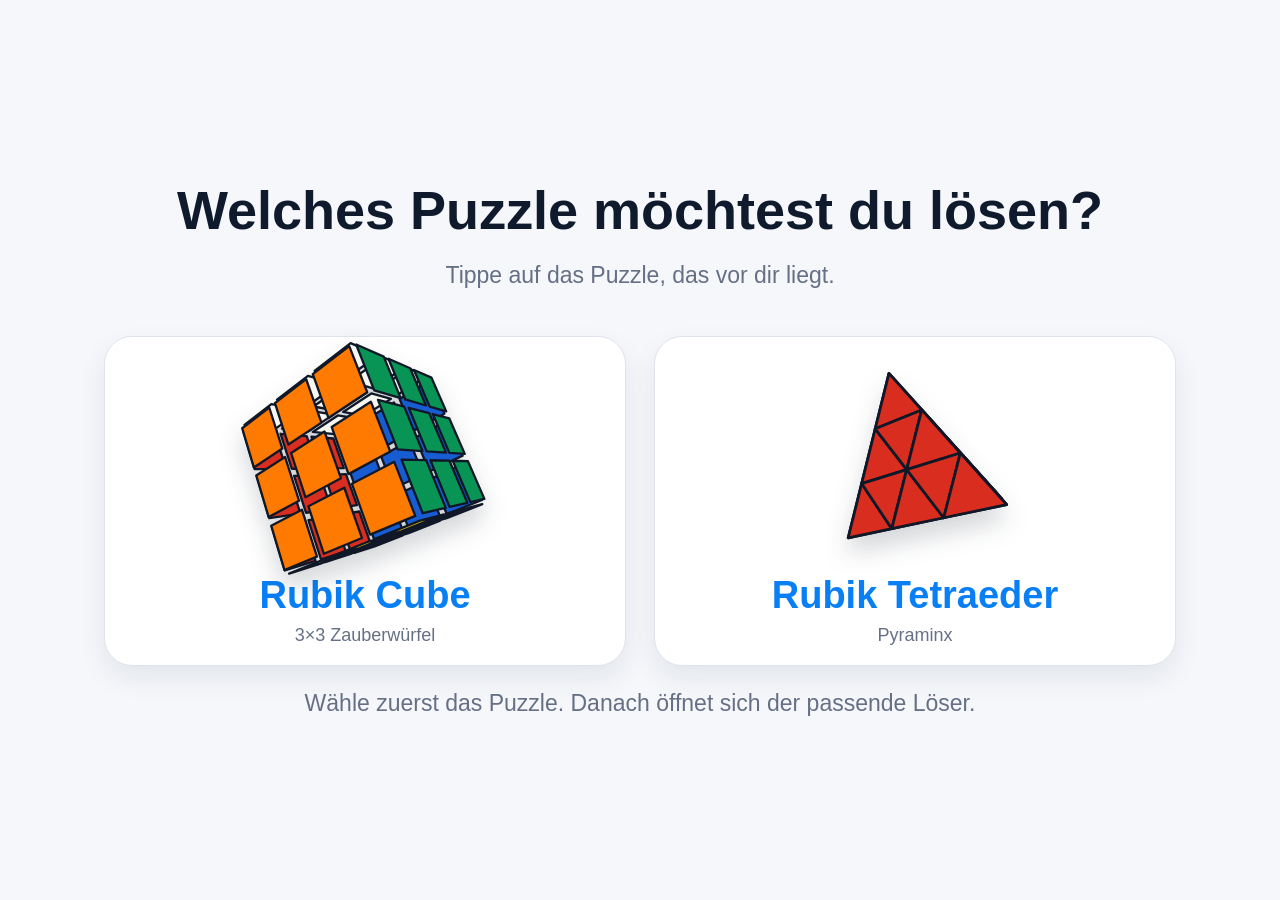
==== commit f37182e2: "Fix tetrahedron input position mapping" ====
--- a/index.html
+++ b/index.html
@@ -14,7 +14,7 @@
   <link rel="icon" type="image/png" sizes="192x192" href="./icons/icon-192.png">
   <link rel="stylesheet" href="./styles.css?v=20260918-1">
   <link rel="stylesheet" href="./features.css?v=20260918-1">
-  <link rel="stylesheet" href="./tetra-visuals.css?v=20260918-1">
+  <link rel="stylesheet" href="./tetra-visuals.css?v=20260918-2">
   <style>[hidden]{display:none!important}</style>
 </head>
 <body>
@@ -62,11 +62,11 @@
     </main>
   </section>
 </div>
-<script src="./tetra-core.js?v=20260918-1"></script>
+<script src="./tetra-core.js?v=20260918-2"></script>
 <div hidden aria-hidden="true"><button id="knownTest" type="button"></button><button id="solvedTest" type="button"></button><button id="invalidTest" type="button"></button></div>
-<script src="./app.js?v=20260918-1" defer></script>
+<script src="./app.js?v=20260918-2" defer></script>
 <script src="./release-fixes.js?v=20260918-1" defer></script>
 <script src="./features.js?v=20260918-1" defer></script>
-<script src="./tetra-visuals.js?v=20260918-1" defer></script>
+<script src="./tetra-visuals.js?v=20260918-2" defer></script>
 </body>
 </html>
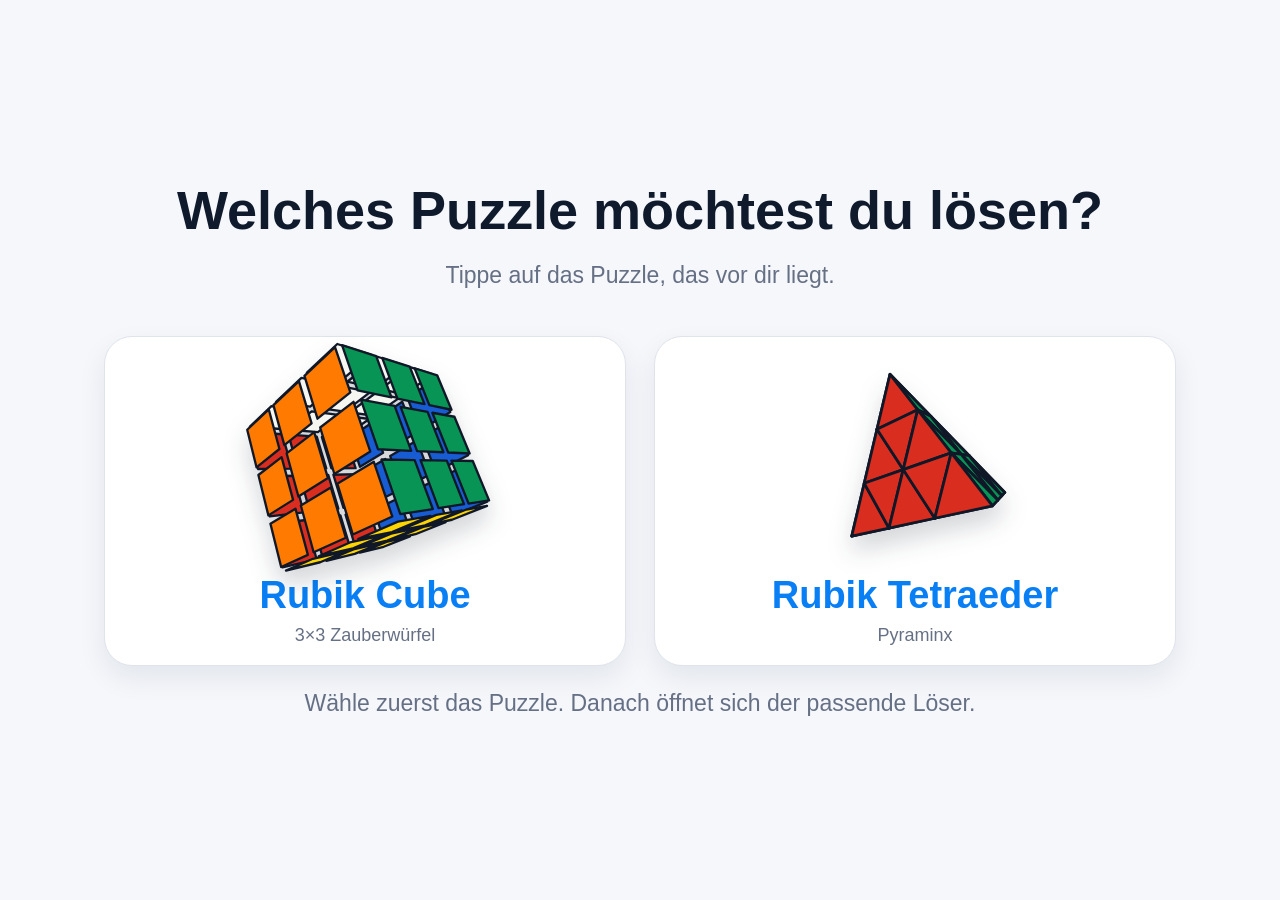
==== commit 08f95637: "Fix Pyraminx underside input handedness" ====
--- a/index.html
+++ b/index.html
@@ -62,10 +62,10 @@
     </main>
   </section>
 </div>
-<script src="./tetra-core.js?v=20260918-2"></script>
+<script src="./tetra-core.js?v=20260919-1"></script>
 <div hidden aria-hidden="true"><button id="knownTest" type="button"></button><button id="solvedTest" type="button"></button><button id="invalidTest" type="button"></button></div>
-<script src="./app.js?v=20260918-2" defer></script>
-<script src="./release-fixes.js?v=20260918-1" defer></script>
+<script src="./app.js?v=20260919-1" defer></script>
+<script src="./release-fixes.js?v=20260919-1" defer></script>
 <script src="./features.js?v=20260918-1" defer></script>
 <script src="./tetra-visuals.js?v=20260918-2" defer></script>
 </body>
